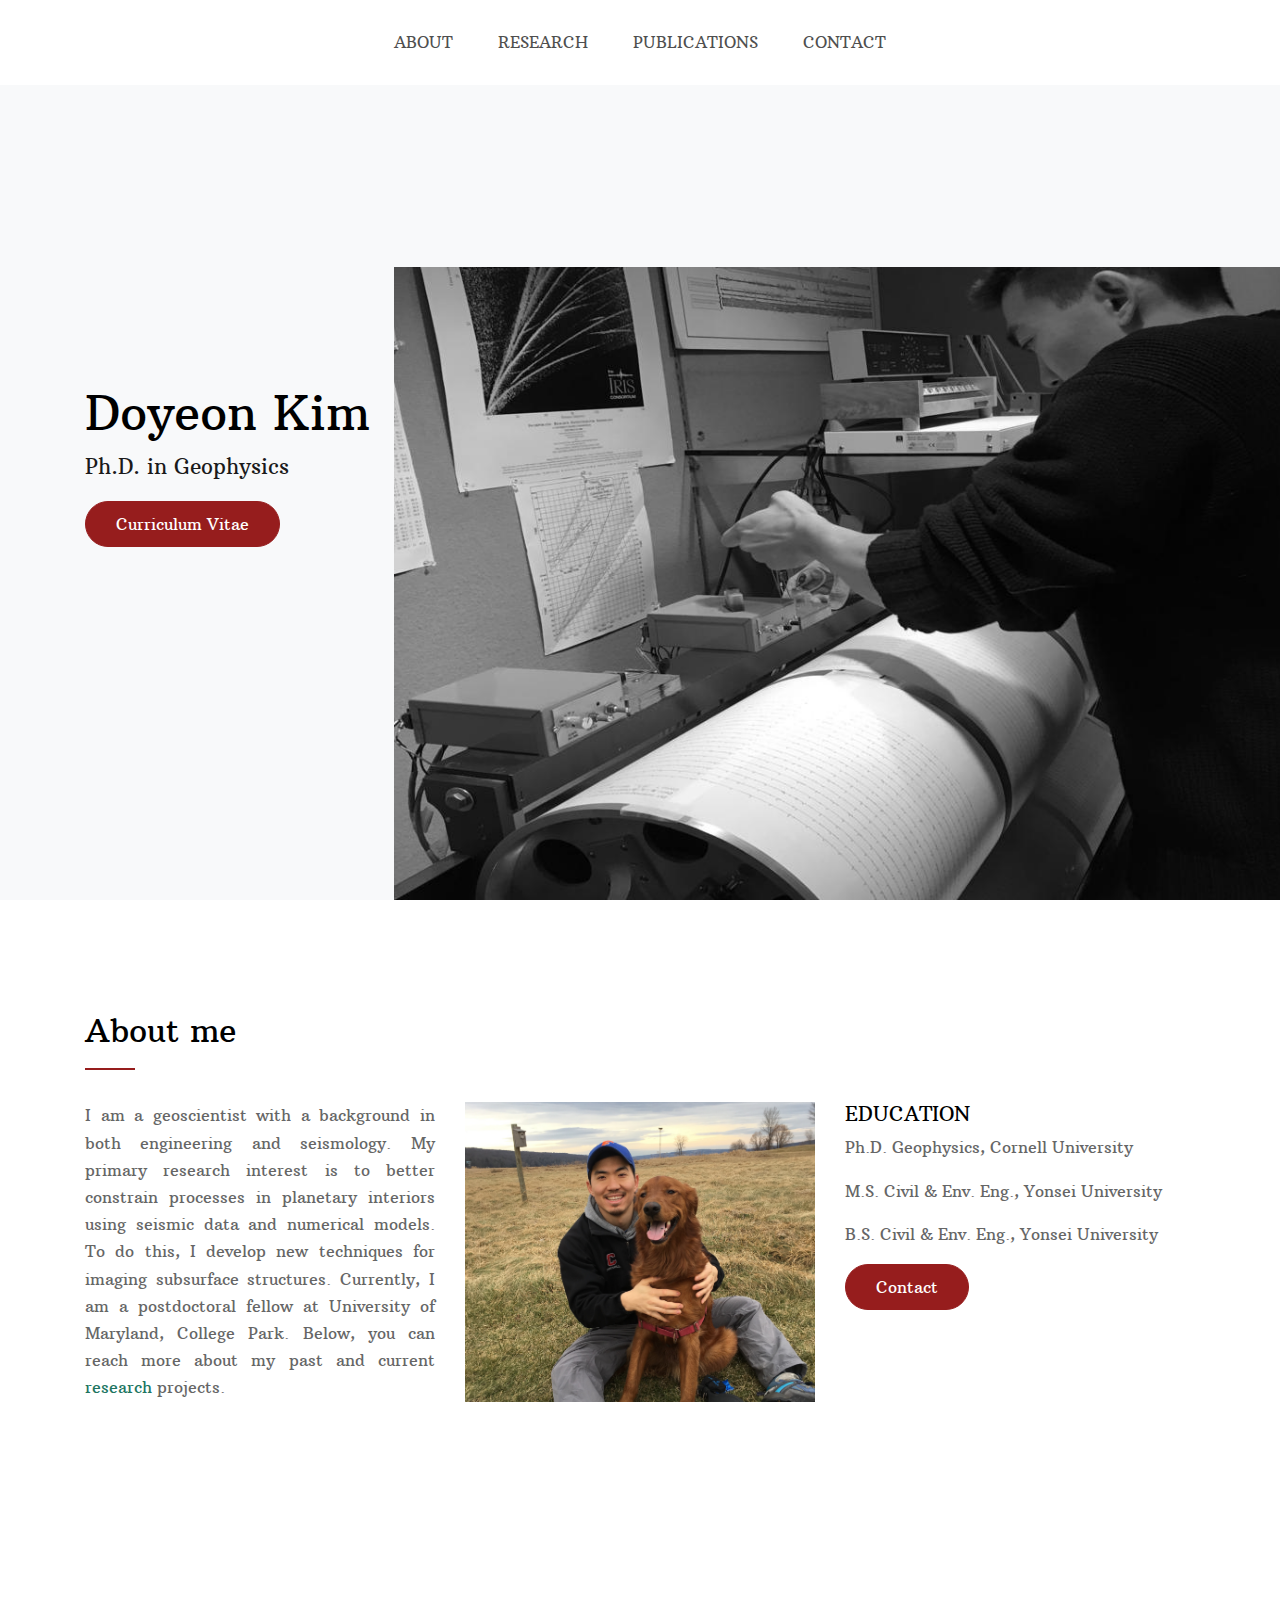
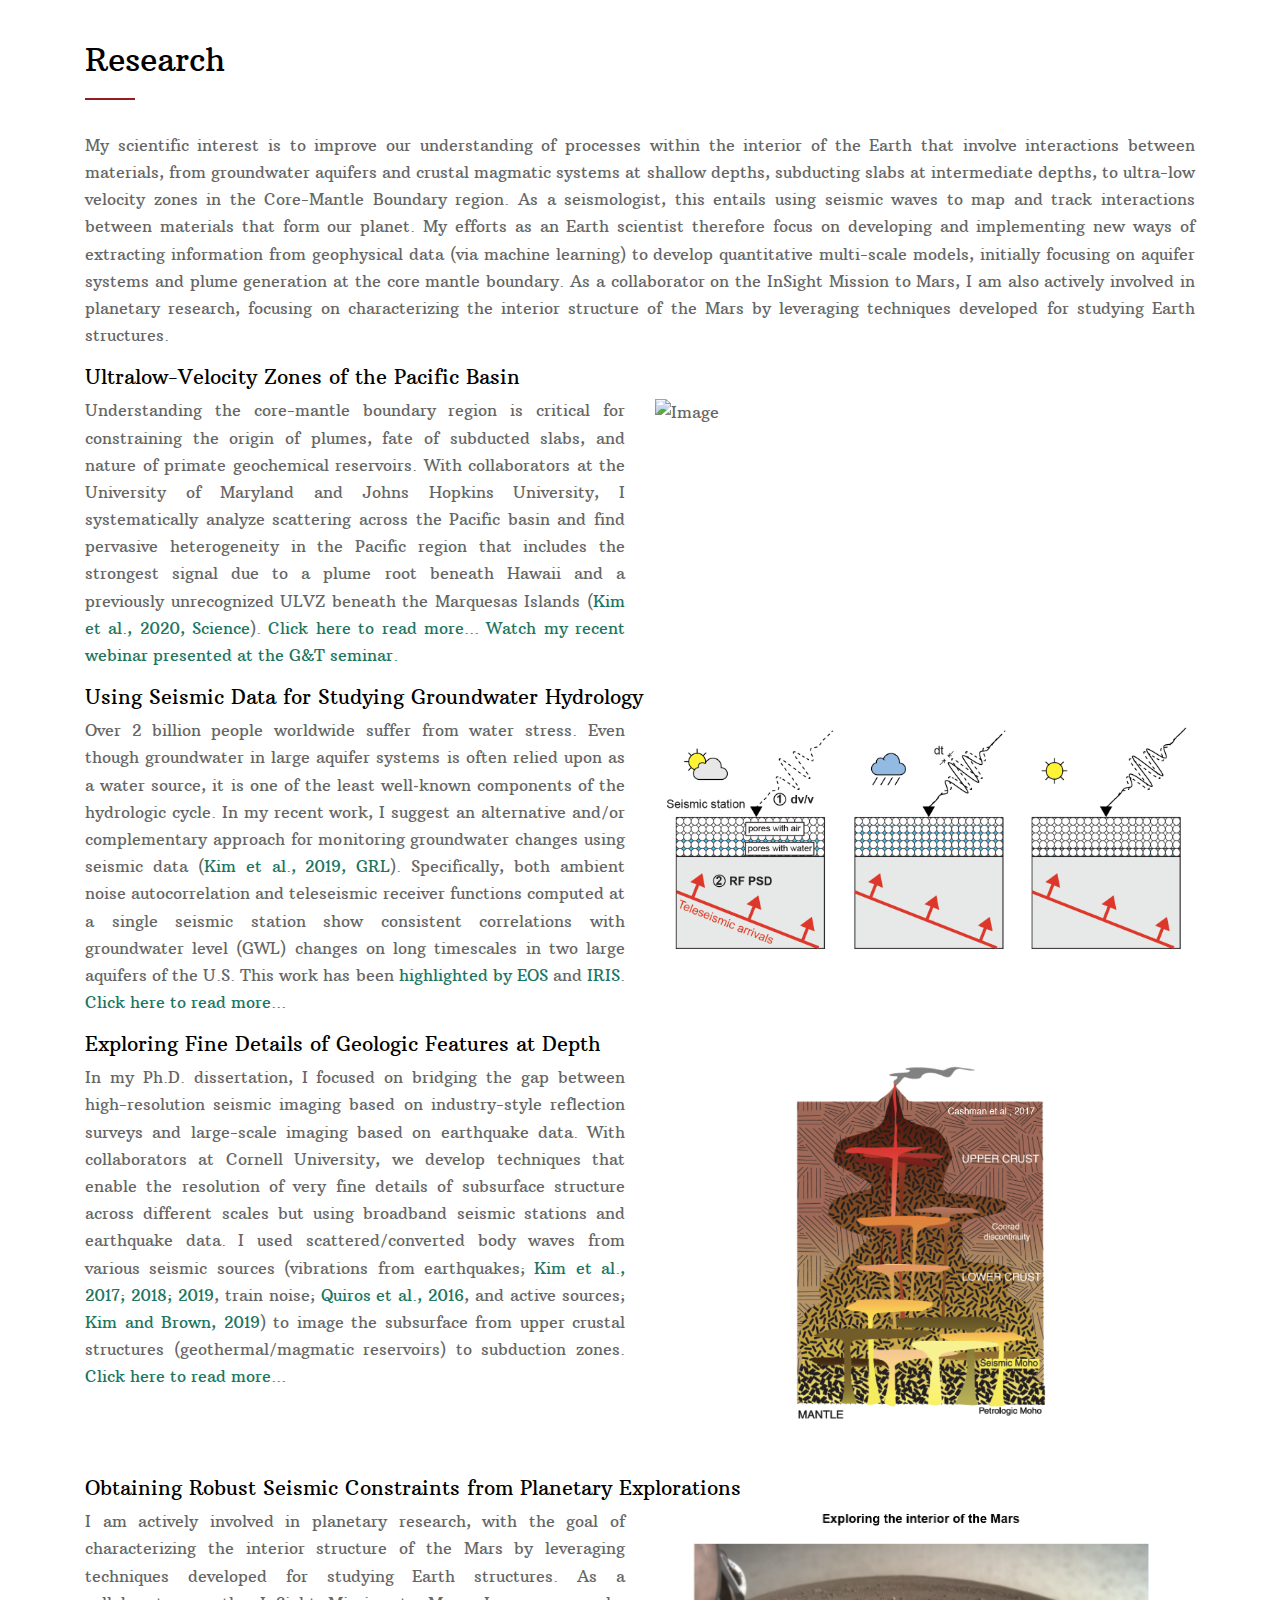
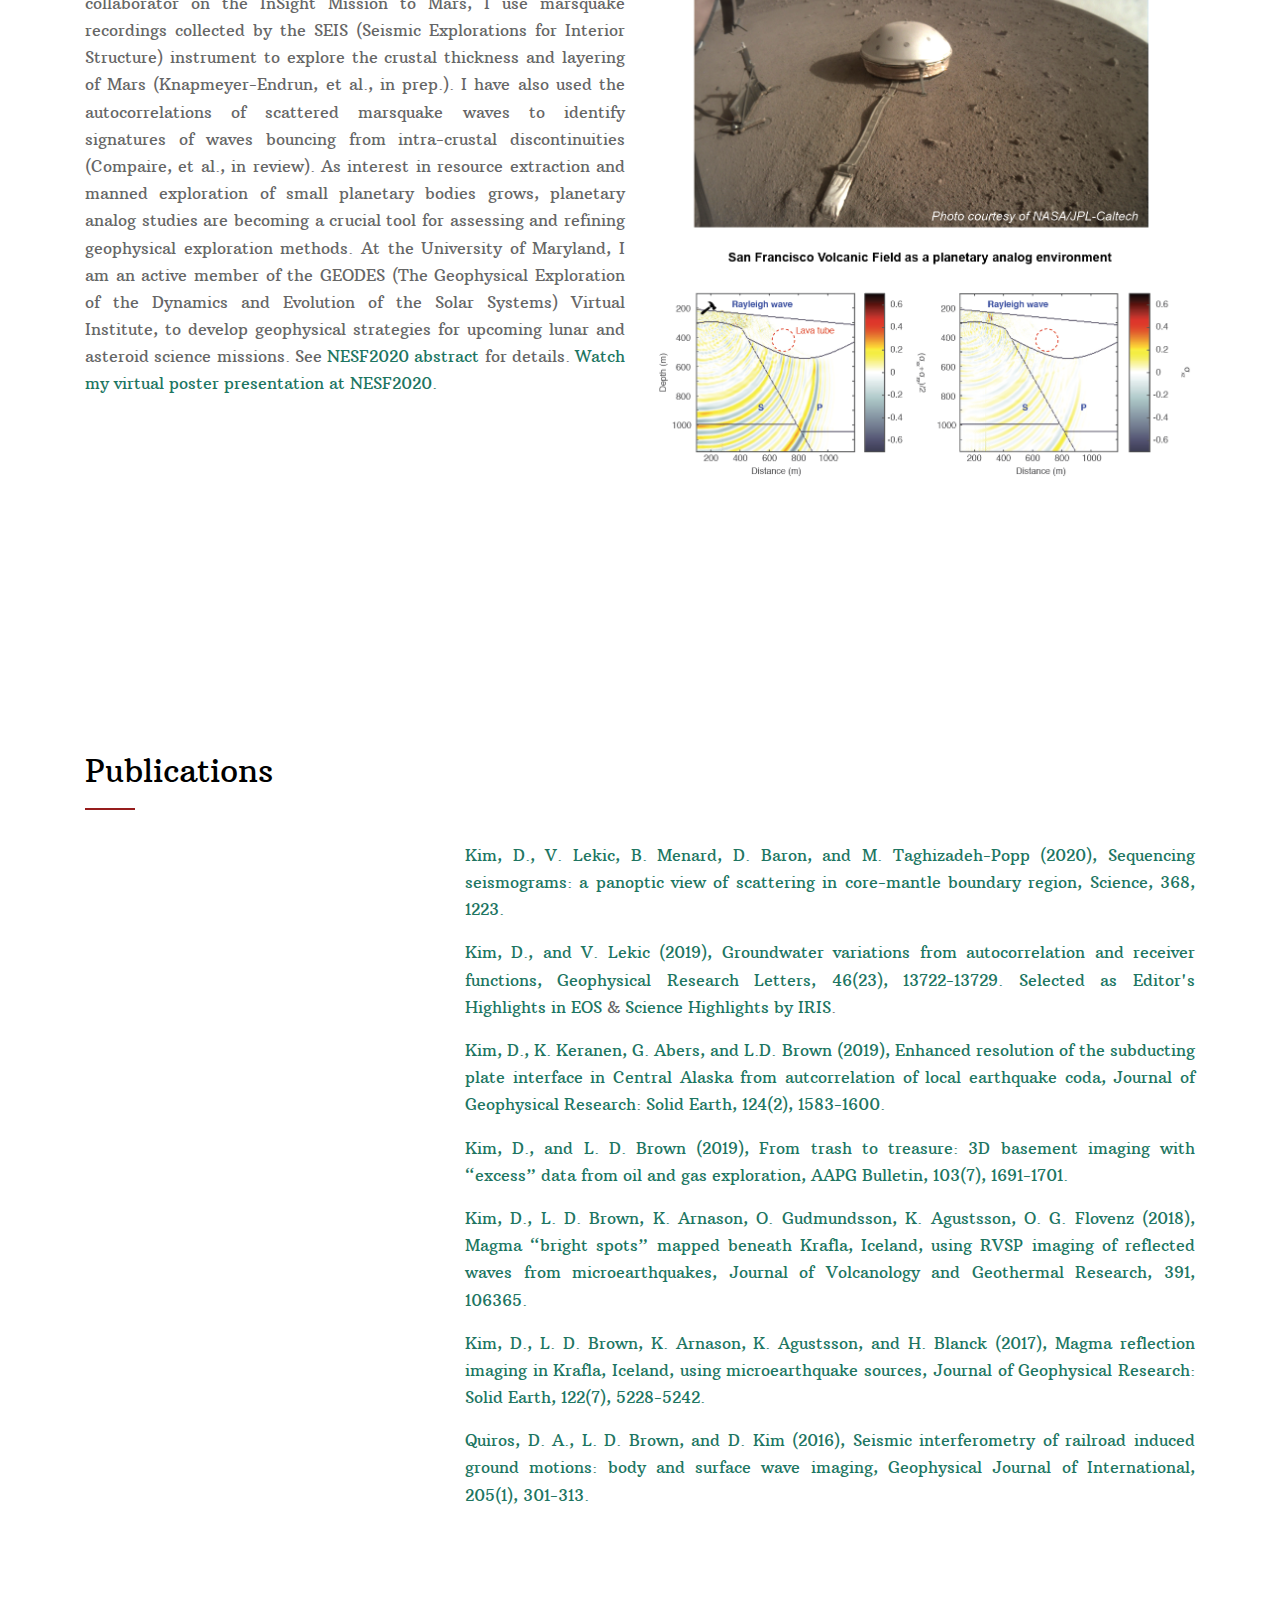
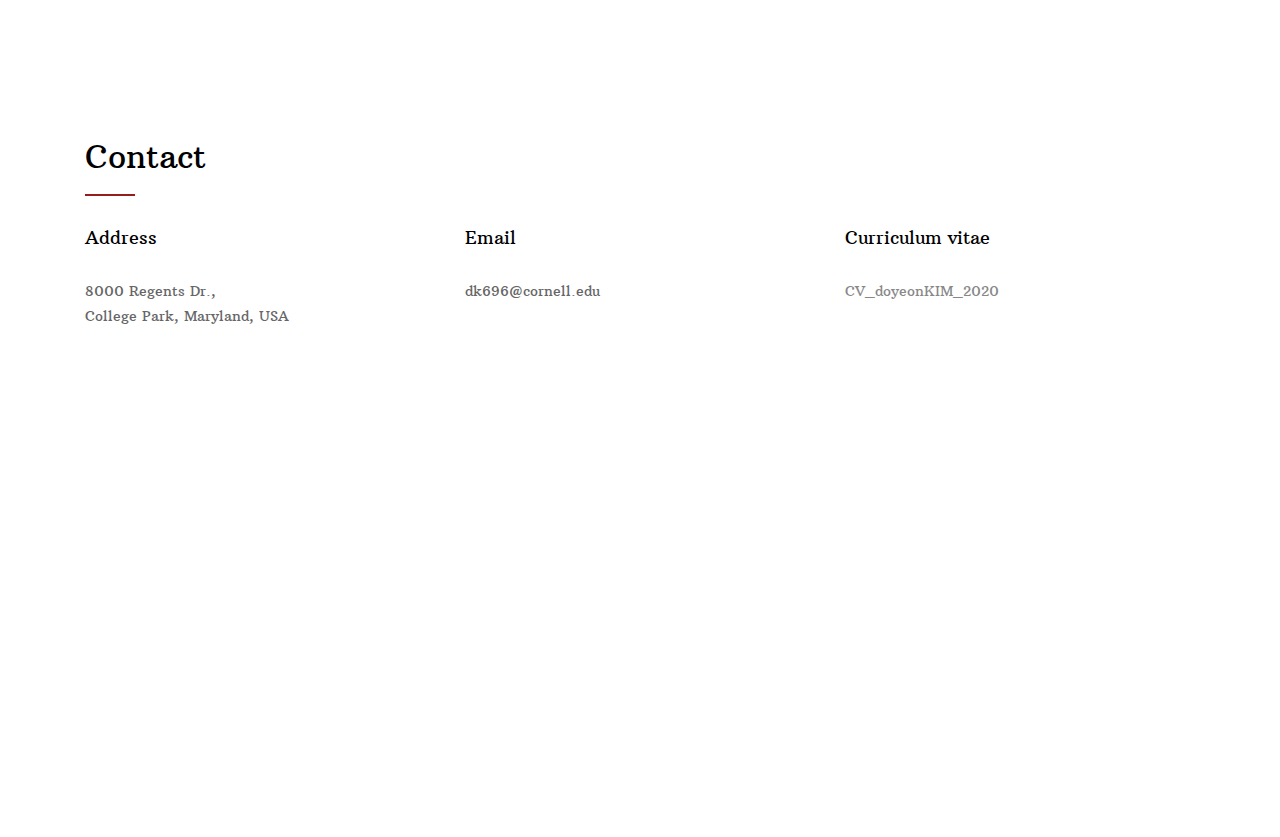
==== index2.html @ 270c240c "quick_update_on_webpage" ====
<!doctype html>
<html lang="en">
  <head>
    <title>Doyeon Kim, Ph.D.</title>
    <meta name="description=" content="Doyeon Kim is a postdoctoral associate at University of Maryland, College Park, conducting research in geophysics.">
    <meta charset="utf-8">
    <meta name="viewport" content="width=device-width, initial-scale=1, shrink-to-fit=no">
    <link href="https://fonts.googleapis.com/css?family=Arbutus+Slab|Open+Sans:300,400,700" rel="stylesheet">
    <link rel="stylesheet" href="css/bootstrap.min.css">
    <link rel="stylesheet" href="css/style.css">
  </head>
  
  <body data-spy="scroll" data-target=".site-navbar-target" data-offset="300">
  
    <div class="site-wrap">
    <div class="site-mobile-menu site-navbar-target">
      <div class="site-mobile-menu-header">
        <div class="site-mobile-menu-close mt-3">
          <span class="icon-close2 js-menu-toggle"></span>
        </div>
      </div>
      <div class="site-mobile-menu-body"></div>
    </div>

   
    <header class="site-navbar py-4 js-sticky-header site-navbar-target" role="banner">
      <div class="container-fluid">
        <div class="row align-items-center justify-content-center">
          
        <div class="">
            <nav class="site-navigation position-relative text-right" role="navigation">
            <ul class="site-menu main-menu js-clone-nav mr-auto d-none d-lg-block">
                <li><a href="#about-section" class="nav-link">ABOUT</a></li>
                <li><a href="#research-section" class="nav-link">RESEARCH</a></li>
                <li><a href="#publications-section" class="nav-link">PUBLICATIONS</a></li>
                <li><a href="#contact-section" class="nav-link">CONTACT</a></li>
            </ul>
            </nav>
        </div>
          
        <div class="d-inline-block d-lg-none" style="position: relative; top: 3px;">
            <a href="#" class="site-menu-toggle js-menu-toggle float-right">
<div class="icon"></div>
<div class="icon"></div>
<div class="icon"></div>
        </a>
        </div>
        
        </div>
        
      </div>
      
    </header>


    <div class="site-blocks-cover overlay bg-light" id="home-section">
      <div class="container">
        <div class="row justify-content-center">
          <div class="col-md-12 mt-lg-5 text-left align-self-center text-intro">
            <div class="row">
              <div class="col-lg-6">
                <h1 class="text-black">Doyeon Kim</h1>
                <p class="lead">Ph.D. in Geophysics</p>
                <!--<p><a href="#about-section" class="btn smoothscroll btn-primary">Bio</a></p>-->
		<p><a href="pdfs/CV_dK_2020.pdf" class="btn smoothscroll btn-primary" target="_blank">Curriculum Vitae</a></p>
              </div>
            </div>
          </div>
        </div>
      </div>

      <img src="images/main.JPG" alt="Image" class="img-face" data-aos="fade">
      
    </div>  
    
    <div class="site-section" id="about-section">
      <div class="container">
        <div class="row ">
          <div class="col-12 mb-4 position-relative">
            <h2 class="section-title">About me</h2>
          </div>
          <div class="col-lg-4 order-1 order-lg-2 mb-4 mb-lg-0">
             <img src="images/about.JPG" alt="Image" class="img-fluid">
          </div>
          <div class="col-lg-4 order-2 order-lg-1">
            <p align="justify">I am a geoscientist with a background in both engineering and seismology. My primary research interest is to better constrain processes in planetary interiors using seismic data and numerical models. To do this, I develop new techniques for imaging subsurface structures. Currently, I am a postdoctoral fellow at University of Maryland, College Park. Below, you can reach more about my past and current <a href="#research-section">research</a> projects.</p>
          </div>
          <div class="col-lg-4 order-3 order-lg-3">
            <h5>EDUCATION</h5>
            <p>Ph.D. Geophysics, Cornell University</p>
            <p>M.S. Civil & Env. Eng., Yonsei University</p>
            <p>B.S. Civil & Env. Eng., Yonsei University</p>
            <p><a href="#contact-section" class="btn smoothscroll btn-primary">Contact</a></p>
          </div>
        </div>
      </div>
    </div>
 
    <section class="site-section block__62272" id="research-section">
      <div class="container">
        <div class="row mb-5">
          <div class="col-12 mb-4 position-relative">
            <h2 class="section-title">Research</h2>
          </div>
        
          <div class="col-lg-12">

        <p align="justify">
        My scientific interest is to improve our understanding of processes within the interior of the Earth that involve interactions between materials, from groundwater aquifers and crustal magmatic systems at shallow depths, subducting slabs at intermediate depths, to ultra-low velocity zones in the Core-Mantle Boundary region. As a seismologist, this entails using seismic waves to map and track interactions between materials that form our planet. My efforts as an Earth scientist therefore focus on developing and implementing new ways of extracting information from geophysical data (via machine learning) to develop quantitative multi-scale models, initially focusing on aquifer systems and plume generation at the core mantle boundary. As a collaborator on the InSight Mission to Mars, I am also actively involved in planetary research, focusing on characterizing the interior structure of the Mars by leveraging techniques developed for studying Earth structures.
        </p>
        
       	</div>
	<div class="col-lg-10">
        <h5>Ultralow-Velocity Zones of the Pacific Basin</h5>
        </div>
        
	<div class="col-lg-6">
        <p  align="justify">Understanding the core-mantle boundary region is critical for constraining the origin of plumes, fate of subducted slabs, and nature of primate geochemical reservoirs. With collaborators at the University of Maryland and Johns Hopkins University, I systematically analyze scattering across the Pacific basin and find pervasive heterogeneity in the Pacific region that includes the strongest signal due to a plume root beneath Hawaii and a previously unrecognized ULVZ beneath the Marquesas Islands (<a href="#publications-section">Kim et al., 2020, Science</a>). <a href="sequencing_seismograms.html" target="_blank">Click here to read more...</a> <a href="https://youtu.be/Q03EEGFzrWA" target="_blank">Watch my recent webinar presented at the G&T seminar.</a></p>

        
        </div>
	
	<div class="col-lg-6 mb-6 mb-lg-0">
             <img src="images/cmb.gif" alt="Image" class="img-fluid">
        </div>

	<div class="col-lg-10">
        <h5>
            Using Seismic Data for Studying Groundwater Hydrology
        </h5>
        </div>

        <div class="col-lg-6">
        <p  align="justify">Over 2 billion people worldwide suffer from water stress. Even though groundwater in large aquifer systems is often relied upon as a water source, it is one of the least well‐known components of the hydrologic cycle. In my recent work, I suggest an alternative and/or complementary approach for monitoring groundwater changes using seismic data (<a href="#publications-section">Kim et al., 2019, GRL</a>). Specifically, both ambient noise autocorrelation and teleseismic receiver functions computed at a single seismic station show consistent correlations with groundwater level (GWL) changes on long timescales in two large aquifers of the U.S. This work has been <a href="https://eos.org/editor-highlights/remotely-monitoring-groundwater-using-standard-techniques" target="_blank">highlighted by EOS</a> and <a href="https://www.iris.edu/hq/science_highlights/monitoring_groundwater_with_a_single_seismometer" target="_blank">IRIS</a>. <a href="groundwater_monitoring.html" target="_blank">Click here to read more...</a></p>
        </div>
        
        <div class="col-lg-6 mb-4 mb-lg-0">
             <img src="images/groundwater.JPG" alt="Image" class="img-fluid">
        </div>

        <div class="col-lg-10"> 
        <h5>
            Exploring Fine Details of Geologic Features at Depth
        </h5>
        </div>
        <div class="col-lg-6">
        <p align="justify">In my Ph.D. dissertation, I focused on bridging the gap between high-resolution seismic imaging based on industry-style reflection surveys and large-scale imaging based on earthquake data. With collaborators at Cornell University, we develop techniques that enable the resolution of very fine details of subsurface structure across different scales but using broadband seismic stations and earthquake data. I used scattered/converted body waves from various seismic sources (vibrations from earthquakes; <a href="#publications-section">Kim et al., 2017; 2018; 2019</a>, train noise; <a href="#publications-section">Quiros et al., 2016</a>, and active sources; <a href="#publications-section">Kim and Brown, 2019</a>) to image the subsurface from upper crustal structures (geothermal/magmatic reservoirs) to subduction zones. <a href="imaging_fine_details.html" target="_blank">Click here to read more...</a></p>
         </div>

        <div class="col-lg-6 mb-4 mb-lg-0">
             <img src="images/cashman2017.JPG" alt="Image" class="img-fluid">
        </div>

        <div class="col-lg-10"> 
        <h5>
            Obtaining Robust Seismic Constraints from Planetary Explorations
        </h5>
        </div>

<div class="col-lg-6">
        <p align="justify">I am actively involved in planetary research, with the goal of characterizing the interior structure of the Mars by leveraging techniques developed for studying Earth structures. As a collaborator on the InSight Mission to Mars, I use marsquake recordings collected by the SEIS (Seismic Explorations for Interior Structure) instrument to explore the crustal thickness and layering of Mars (Knapmeyer-Endrun, et al., in prep.). I have also used the autocorrelations of scattered marsquake waves to identify signatures of waves bouncing from intra-crustal discontinuities (Compaire, et al., in review). As interest in resource extraction and manned exploration of small planetary bodies grows, planetary analog studies are becoming a crucial tool for assessing and refining geophysical exploration methods. At the University of Maryland, I am an active member of the GEODES (The Geophysical Exploration of the Dynamics and Evolution of the Solar Systems) Virtual Institute, to develop geophysical strategies for upcoming lunar and asteroid science missions. See  <a href="pdfs/nesf2020_abstract_dk.pdf" target="_blank">NESF2020 abstract</a> for details. <a href="https://youtu.be/viALyUxuoDc" target="_blank">Watch my virtual poster presentation at NESF2020.</a></p>
         </div>

        <div class="col-lg-6 mb-4 mb-lg-0">
             <img src="images/geodes.JPG" alt="Image" class="img-fluid">
        </div>

       </div>
      </div>
    </section>


    <section class="site-section"  id="publications-section">
      <div class="container">
        <div class="row ">
          <div class="col-12 mb-4 position-relative">
            <h2 class="section-title">Publications</h2>
          </div>
          
          <div class="col-lg-4 order-2 order-lg-1">
           <!-- <p><a href="https://scholar.google.com/citations?user=yTQmfg4AAAAJ&hl=en" target="_blank" class="btn smoothscroll btn-primary">Google Scholar</a></p> -->

          </div>
          <div class="col-lg-8 order-3 order-lg-3">
            <p align="justify">
            <a href="pdfs/Kim_et_al_2020_Science.pdf" target="_blank">Kim, D., V. Lekic, B. Menard, D. Baron, and M. Taghizadeh-Popp (2020), Sequencing seismograms: a panoptic view of scattering in core-mantle boundary region, Science, 368, 1223.</a>
            </p>
            <p align="justify">
            <a href="pdfs/Kim_and_Lekic_2019_GRL.pdf" target="_blank">Kim, D., and V. Lekic (2019), Groundwater variations from autocorrelation and receiver functions, Geophysical Research Letters, 46(23), 13722-13729.</a> <a href="https://eos.org/editor-highlights/remotely-monitoring-groundwater-using-standard-techniques" target="_blank">Selected as Editor's Highlights in EOS</a> & <a href="https://www.iris.edu/hq/science_highlights/monitoring_groundwater_with_a_single_seismometer" target="_blank">Science Highlights by IRIS</a>. 
            </p>
            <p align="justify">
            <a href="pdfs/Kim_et_al_2019_JGR.pdf" target="_blank">Kim, D., K. Keranen, G. Abers, and L.D. Brown (2019), Enhanced resolution of the subducting plate interface in Central  Alaska from autcorrelation of local earthquake coda, Journal of Geophysical Research: Solid Earth, 124(2), 1583-1600.</a>
            </p>
            <p align="justify">
            <a href="pdfs/Kim_and_Brown_2019_AAPG_Bulletin.pdf" target="_blank">Kim, D., and L. D. Brown (2019), From trash to treasure: 3D basement imaging with “excess” data from oil and gas exploration, AAPG Bulletin, 103(7), 1691-1701.</a>
            </p>
            <p align="justify">
            <a href="pdfs/Kim_et_al_2018_JVGR.pdf" target="_blank">Kim, D., L. D. Brown, K. Arnason, O. Gudmundsson, K. Agustsson, O. G. Flovenz (2018), Magma “bright spots” mapped beneath Krafla, Iceland, using RVSP imaging of reflected waves from microearthquakes, Journal of Volcanology and Geothermal Research, 391, 106365.</a>
	    </p>
            <p align="justify">
            <a href="pdfs/Kim_et_al_2017_JGR.pdf" target="_blank">Kim, D., L. D. Brown, K. Arnason, K. Agustsson, and H. Blanck (2017), Magma reflection imaging in Krafla, Iceland, using microearthquake sources, Journal of Geophysical Research: Solid Earth, 122(7), 5228-5242.</a>
            </p>
            <p align="justify">
            <a href="pdfs/Quiros_et_al_2016_GJI.pdf" target="_blank">Quiros, D. A., L. D. Brown, and D. Kim (2016), Seismic interferometry of railroad induced ground motions: body and surface wave imaging, Geophysical Journal of International, 205(1), 301-313.</a>
            </p>
          </div>
        </div>
      </div>
    </section>

    

    <footer class="site-section footer" id="contact-section">
      <div class="container op" >
        <div class="row mb-5">
        <div class="col-12 mb-4 position-relative">
            <h2 class="section-title">Contact</h2>
          </div>
         
         <div class="col-md-4">
            <h3 class="footer-title">Address</h3>
            <p><span class="d-inline-block d-md-block">8000 Regents Dr.,</span> College Park, Maryland, USA</p>
          </div>
          
          <div class="col-md-4">
            <h3 class="footer-title">Email</h3>
              <p><span class="d-inline-block d-md-block">dk696@cornell.edu</p>
          </div>

          <div class="col-md-4">
            <h3 class="footer-title">Curriculum vitae</h3>
              <p><span class="d-inline-block d-md-block"><a href="pdfs/CV_dK_2020.pdf" target="_blank">CV_doyeonKIM_2020</a/></p>
          </div>

        </div>

        <div class="row">
          <div class="col-12 text-center">
            </div>
        </div>
      </div>
    </footer>

  </div> <!-- .site-wrap -->

  <script src="js/jquery-3.3.1.min.js"></script>
  <script src="js/jquery-ui.js"></script>
  <script src="js/popper.min.js"></script>
  <script src="js/bootstrap.min.js"></script>
  <script src="js/owl.carousel.min.js"></script>
  <script src="js/jquery.easing.1.3.js"></script>
  <script src="js/aos.js"></script>
  <script src="js/jquery.fancybox.min.js"></script>
  <script src="js/jquery.sticky.js"></script>
  <script src="js/isotope.pkgd.min.js"></script>
  <script src="js/main.js"></script>
    
  </body>
</html>
---- css/style.css ----
* Style the navigation menu */
.topnav {
  overflow: hidden;
  background-color: #333;
  position: relative;
}

/* Hide the links inside the navigation menu (except for logo/home) */
.topnav #myLinks {
  display: none;
}

/* Style navigation menu links */
.topnav a {
  color: white;
  padding: 14px 16px;
  text-decoration: none;
  font-size: 17px;
  display: block;
}

/* Style the hamburger menu */
.topnav a.icon {
  background: black;
  display: block;
  position: absolute;
  right: 0;
  top: 0;
}

/* Add a grey background color on mouse-over */
.topnav a:hover {
  background-color: #ddd;
  color: black;
}
.icon {
  width: 35px;
  height: 3px;
  background-color: black;
  margin: 6px 0;
}
  
/* Style the active link (or home/logo) */
.active {
  background-color: #f5f5f5;
  color: white;
}
html {
  overflow-x: hidden; }

body {
  line-height: 1.7;
  color: #666666;
  font-weight: 400;
  font-size: 1rem; }

::-moz-selection {
  background: #000;
  color: #fff; }

::selection {
  background: #000;
  color: #fff; }

a {
  -webkit-transition: .3s all ease;
  -o-transition: .3s all ease;
  transition: .3s all ease; }
  a:hover {
    text-decoration: none; }

h1, h2, h3, h4, h5,
.h1, .h2, .h3, .h4, .h5 {
  font-family: "Arbutus Slab", serif;
  color: #000; }

.border-2 {
  border-width: 2px; }

.text-black {
  color: #000 !important; }

.bg-black {
  background: #000 !important; }

.color-black-opacity-5 {
  color: rgba(0, 0, 0, 0.5); }

.color-white-opacity-5 {
  color: rgba(255, 255, 255, 0.5); }

body:after {
  -webkit-transition: .3s all ease-in-out;
  -o-transition: .3s all ease-in-out;
  transition: .3s all ease-in-out; }

.offcanvas-menu {
  position: relative; }
  .offcanvas-menu:after {
    position: absolute;
    content: "";
    bottom: 0;
    left: 0;
    top: 0;
    right: 0;
    z-index: 999;
    background: rgba(0, 0, 0, 0.2); }

.btn {
  font-size: 16px;
  border-radius: 30px;
  padding: 10px 30px; }
  .btn:hover, .btn:active, .btn:focus {
    outline: none;
    -webkit-box-shadow: none !important;
    box-shadow: none !important; }
  .btn.btn-primary {
    background: #961d1d;
    border-color: #961d1d;
    color: #fff; }
    .btn.btn-primary:hover {
      background: #000;
      border-color: #000;
      color: #fff; }
    .btn.btn-primary.btn-black--hover:hover {
      background: #666666;
      color: #fff; }

.line-height-1 {
  line-height: 1 !important; }

.bg-black {
  background: #000; }

.form-control {
  height: 43px;
  border-radius: 30px;
  font-family: "Arbutus Slab", -apple-system, BlinkMacSystemFont, "Segoe UI", Roboto, "Helvetica Neue", Arial, "Noto Sans", sans-serif, "Apple Color Emoji", "Segoe UI Emoji", "Segoe UI Symbol", "Noto Color Emoji"; }
  .form-control:active, .form-control:focus {
    border-color: #961d1d; }
  .form-control:hover, .form-control:active, .form-control:focus {
    -webkit-box-shadow: none !important;
    box-shadow: none !important; }

.site-section {
  padding: 2.5em 0; }
  @media (min-width: 768px) {
    .site-section {
      padding: 7em 0; } }
  .site-section.site-section-sm {
    padding: 4em 0; }

.site-section-heading {
  padding-bottom: 20px;
  margin-bottom: 0px;
  position: relative;
  font-size: 2.5rem; }
  @media (min-width: 768px) {
    .site-section-heading {
      font-size: 3rem; } }

.site-footer {
  padding: 4em 0;
  background: #333333; }
  @media (min-width: 768px) {
    .site-footer {
      padding: 8em 0; } }
  .site-footer .border-top {
    border-top: 1px solid rgba(255, 255, 255, 0.1) !important; }
  .site-footer p {
    color: #737373; }
  .site-footer h2, .site-footer h3, .site-footer h4, .site-footer h5 {
    color: #fff; }
  .site-footer a {
    color: #999999; }
    .site-footer a:hover {
      color: white; }
  .site-footer ul li {
    margin-bottom: 10px; }
  .site-footer .footer-heading {
    font-size: 16px;
    color: #fff; }

.bg-text-line {
  display: inline;
  background: #000;
  -webkit-box-shadow: 20px 0 0 #000, -20px 0 0 #000;
  box-shadow: 20px 0 0 #000, -20px 0 0 #000; }

.text-white-opacity-05 {
  color: rgba(255, 255, 255, 0.5); }

.text-black-opacity-05 {
  color: rgba(0, 0, 0, 0.5); }

.hover-bg-enlarge {
  overflow: hidden;
  position: relative; }
  @media (max-width: 991.98px) {
    .hover-bg-enlarge {
      height: auto !important; } }
  .hover-bg-enlarge > div {
    -webkit-transform: scale(1);
    -ms-transform: scale(1);
    transform: scale(1);
    -webkit-transition: .8s all ease-in-out;
    -o-transition: .8s all ease-in-out;
    transition: .8s all ease-in-out; }
  .hover-bg-enlarge:hover > div, .hover-bg-enlarge:focus > div, .hover-bg-enlarge:active > div {
    -webkit-transform: scale(1.2);
    -ms-transform: scale(1.2);
    transform: scale(1.2); }
  @media (max-width: 991.98px) {
    .hover-bg-enlarge .bg-image-md-height {
      height: 300px !important; } }

.bg-image {
  background-size: cover;
  background-position: center center;
  background-repeat: no-repeat;
  background-attachment: fixed; }
  .bg-image.overlay {
    position: relative; }
    .bg-image.overlay:after {
      position: absolute;
      content: "";
      top: 0;
      left: 0;
      right: 0;
      bottom: 0;
      z-index: 0;
      width: 100%;
      background: rgba(0, 0, 0, 0.7); }
  .bg-image > .container {
    position: relative;
    z-index: 1; }

@media (max-width: 991.98px) {
  .img-md-fluid {
    max-width: 100%; } }

@media (max-width: 991.98px) {
  .display-1, .display-3 {
    font-size: 3rem; } }

.play-single-big {
  width: 90px;
  height: 90px;
  display: inline-block;
  border: 2px solid #fff;
  color: #fff !important;
  border-radius: 50%;
  position: relative;
  -webkit-transition: .3s all ease-in-out;
  -o-transition: .3s all ease-in-out;
  transition: .3s all ease-in-out; }
  .play-single-big > span {
    font-size: 50px;
    position: absolute;
    top: 50%;
    left: 50%;
    -webkit-transform: translate(-40%, -50%);
    -ms-transform: translate(-40%, -50%);
    transform: translate(-40%, -50%); }
  .play-single-big:hover {
    width: 120px;
    height: 120px; }

.overlap-to-top {
  margin-top: -150px; }

.ul-check {
  margin-bottom: 50px; }
  .ul-check li {
    position: relative;
    padding-left: 35px;
    margin-bottom: 15px;
    line-height: 1.5; }
    .ul-check li:before {
      left: 0;
      font-size: 20px;
      top: -.3rem;
      font-family: "icomoon";
      content: "\e5ca";
      position: absolute; }
  .ul-check.white li:before {
    color: #fff; }
  .ul-check.success li:before {
    color: #71bc42; }
  .ul-check.primary li:before {
    color: #961d1d; }
  .ul-check li.remove {
    text-decoration: line-through;
    color: #dee2e6; }
    .ul-check li.remove:before {
      color: #dee2e6; }

.select-wrap, .wrap-icon {
  position: relative; }
  .select-wrap .icon, .wrap-icon .icon {
    position: absolute;
    right: 10px;
    top: 50%;
    -webkit-transform: translateY(-50%);
    -ms-transform: translateY(-50%);
    transform: translateY(-50%);
    font-size: 22px; }
  .select-wrap select, .wrap-icon select {
    -webkit-appearance: none;
    -moz-appearance: none;
    appearance: none;
    width: 100%; }

/* Navbar */
.site-navbar {
  margin-bottom: 0px;
  z-index: 1999;
  position: absolute;
  top: 0;
  width: 100%;
  border-bottom: rgba(255, 255, 255, 0.7); }
  .site-navbar:hover {
    background: #fff; }
  .site-navbar .site-logo {
    font-size: 1.5rem; }
    .site-navbar .site-logo a {
      display: inline-block;
      padding: 5px 10px;
      color: #961d1d !important; }
  .site-navbar .site-navigation .site-menu {
    margin: 0;
    padding: 0;
    margin-bottom: 0;
    font-family: "Arbutus Slab", serif; }
    .site-navbar .site-navigation .site-menu a {
      text-decoration: none !important;
      display: inline-block;
      position: relative;
      padding: 5px 20px; }
    .site-navbar .site-navigation .site-menu > li {
      display: inline-block; }
      .site-navbar .site-navigation .site-menu > li > a {
        padding: 5px 20px;
        color: #000;
        display: inline-block;
        text-decoration: none !important; }
        .site-navbar .site-navigation .site-menu > li > a:hover {
          color: #961d1d; }
    .site-navbar .site-navigation .site-menu .has-children {
      position: relative; }
      .site-navbar .site-navigation .site-menu .has-children > a {
        position: relative;
        padding-right: 20px; }
        .site-navbar .site-navigation .site-menu .has-children > a:before {
          position: absolute;
          content: "\e313";
          font-size: 16px;
          top: 50%;
          right: 0;
          -webkit-transform: translateY(-50%);
          -ms-transform: translateY(-50%);
          transform: translateY(-50%);
          font-family: 'icomoon'; }
      .site-navbar .site-navigation .site-menu .has-children .dropdown {
        visibility: hidden;
        opacity: 0;
        top: 100%;
        position: absolute;
        text-align: left;
        border-top: 2px solid #961d1d;
        -webkit-box-shadow: 0 2px 10px -2px rgba(0, 0, 0, 0.1);
        box-shadow: 0 2px 10px -2px rgba(0, 0, 0, 0.1);
        padding: 0px 0;
        margin-top: 20px;
        margin-left: 0px;
        background: #fff;
        -webkit-transition: 0.2s 0s;
        -o-transition: 0.2s 0s;
        transition: 0.2s 0s; }
        .site-navbar .site-navigation .site-menu .has-children .dropdown.arrow-top {
          position: absolute; }
          .site-navbar .site-navigation .site-menu .has-children .dropdown.arrow-top:before {
            bottom: 100%;
            left: 20%;
            border: solid transparent;
            content: " ";
            height: 0;
            width: 0;
            position: absolute;
            pointer-events: none; }
          .site-navbar .site-navigation .site-menu .has-children .dropdown.arrow-top:before {
            border-color: rgba(136, 183, 213, 0);
            border-bottom-color: #fff;
            border-width: 10px;
            margin-left: -10px; }
        .site-navbar .site-navigation .site-menu .has-children .dropdown a {
          text-transform: none;
          letter-spacing: normal;
          -webkit-transition: 0s all;
          -o-transition: 0s all;
          transition: 0s all;
          color: #000; }
        .site-navbar .site-navigation .site-menu .has-children .dropdown .active {
          color: #961d1d !important; }
        .site-navbar .site-navigation .site-menu .has-children .dropdown > li {
          list-style: none;
          padding: 0;
          margin: 0;
          min-width: 210px; }
          .site-navbar .site-navigation .site-menu .has-children .dropdown > li > a {
            padding: 9px 20px;
            display: block; }
            .site-navbar .site-navigation .site-menu .has-children .dropdown > li > a:hover {
              background: #eff1f3;
              color: #000; }
          .site-navbar .site-navigation .site-menu .has-children .dropdown > li.has-children > a:before {
            content: "\e315";
            right: 20px; }
          .site-navbar .site-navigation .site-menu .has-children .dropdown > li.has-children > .dropdown, .site-navbar .site-navigation .site-menu .has-children .dropdown > li.has-children > ul {
            left: 100%;
            top: 0; }
      .site-navbar .site-navigation .site-menu .has-children:hover > a, .site-navbar .site-navigation .site-menu .has-children:focus > a, .site-navbar .site-navigation .site-menu .has-children:active > a {
        color: #961d1d; }
      .site-navbar .site-navigation .site-menu .has-children:hover, .site-navbar .site-navigation .site-menu .has-children:focus, .site-navbar .site-navigation .site-menu .has-children:active {
        cursor: pointer; }
        .site-navbar .site-navigation .site-menu .has-children:hover > .dropdown, .site-navbar .site-navigation .site-menu .has-children:focus > .dropdown, .site-navbar .site-navigation .site-menu .has-children:active > .dropdown {
          -webkit-transition-delay: 0s;
          -o-transition-delay: 0s;
          transition-delay: 0s;
          margin-top: 0px;
          visibility: visible;
          opacity: 1; }

.site-mobile-menu {
  width: 300px;
  position: fixed;
  right: 0;
  z-index: 2000;
  padding-top: 20px;
  background: #fff;
  height: calc(100vh);
  -webkit-transform: translateX(110%);
  -ms-transform: translateX(110%);
  transform: translateX(110%);
  -webkit-box-shadow: -10px 0 20px -10px rgba(0, 0, 0, 0.1);
  box-shadow: -10px 0 20px -10px rgba(0, 0, 0, 0.1);
  -webkit-transition: .3s all ease-in-out;
  -o-transition: .3s all ease-in-out;
  transition: .3s all ease-in-out; }
  .offcanvas-menu .site-mobile-menu {
    -webkit-transform: translateX(0%);
    -ms-transform: translateX(0%);
    transform: translateX(0%); }
  .site-mobile-menu .site-mobile-menu-header {
    width: 100%;
    float: left;
    padding-left: 20px;
    padding-right: 20px; }
    .site-mobile-menu .site-mobile-menu-header .site-mobile-menu-close {
      float: right;
      margin-top: 8px; }
      .site-mobile-menu .site-mobile-menu-header .site-mobile-menu-close span {
        font-size: 30px;
        display: inline-block;
        padding-left: 10px;
        padding-right: 0px;
        line-height: 1;
        cursor: pointer;
        -webkit-transition: .3s all ease;
        -o-transition: .3s all ease;
        transition: .3s all ease; }
    .site-mobile-menu .site-mobile-menu-header .site-mobile-menu-logo {
      float: left;
      margin-top: 10px;
      margin-left: 0px; }
      .site-mobile-menu .site-mobile-menu-header .site-mobile-menu-logo a {
        display: inline-block;
        text-transform: uppercase; }
        .site-mobile-menu .site-mobile-menu-header .site-mobile-menu-logo a img {
          max-width: 70px; }
        .site-mobile-menu .site-mobile-menu-header .site-mobile-menu-logo a:hover {
          text-decoration: none; }
  .site-mobile-menu .site-mobile-menu-body {
    overflow-y: scroll;
    -webkit-overflow-scrolling: touch;
    position: relative;
    padding: 0 20px 20px 20px;
    height: calc(100vh - 52px);
    padding-bottom: 150px; }
  .site-mobile-menu .site-nav-wrap {
    padding: 0;
    margin: 0;
    list-style: none;
    position: relative; }
    .site-mobile-menu .site-nav-wrap a {
      padding: 10px 20px;
      display: block;
      position: relative;
      color: #212529; }
      .site-mobile-menu .site-nav-wrap a:hover {
        color: #961d1d; }
    .site-mobile-menu .site-nav-wrap li {
      position: relative;
      display: block; }
      .site-mobile-menu .site-nav-wrap li .active {
        color: #961d1d; }
    .site-mobile-menu .site-nav-wrap .arrow-collapse {
      position: absolute;
      right: 0px;
      top: 10px;
      z-index: 20;
      width: 36px;
      height: 36px;
      text-align: center;
      cursor: pointer;
      border-radius: 50%; }
      .site-mobile-menu .site-nav-wrap .arrow-collapse:hover {
        background: #f8f9fa; }
      .site-mobile-menu .site-nav-wrap .arrow-collapse:before {
        font-size: 12px;
        z-index: 20;
        font-family: "icomoon";
        content: "\f078";
        position: absolute;
        top: 50%;
        left: 50%;
        -webkit-transform: translate(-50%, -50%) rotate(-180deg);
        -ms-transform: translate(-50%, -50%) rotate(-180deg);
        transform: translate(-50%, -50%) rotate(-180deg);
        -webkit-transition: .3s all ease;
        -o-transition: .3s all ease;
        transition: .3s all ease; }
      .site-mobile-menu .site-nav-wrap .arrow-collapse.collapsed:before {
        -webkit-transform: translate(-50%, -50%);
        -ms-transform: translate(-50%, -50%);
        transform: translate(-50%, -50%); }
    .site-mobile-menu .site-nav-wrap > li {
      display: block;
      position: relative;
      float: left;
      width: 100%; }
      .site-mobile-menu .site-nav-wrap > li > a {
        padding-left: 20px;
        font-size: 20px; }
      .site-mobile-menu .site-nav-wrap > li > ul {
        padding: 0;
        margin: 0;
        list-style: none; }
        .site-mobile-menu .site-nav-wrap > li > ul > li {
          display: block; }
          .site-mobile-menu .site-nav-wrap > li > ul > li > a {
            padding-left: 40px;
            font-size: 16px; }
          .site-mobile-menu .site-nav-wrap > li > ul > li > ul {
            padding: 0;
            margin: 0; }
            .site-mobile-menu .site-nav-wrap > li > ul > li > ul > li {
              display: block; }
              .site-mobile-menu .site-nav-wrap > li > ul > li > ul > li > a {
                font-size: 16px;
                padding-left: 60px; }
    .site-mobile-menu .site-nav-wrap[data-class="social"] {
      float: left;
      width: 100%;
      margin-top: 30px;
      padding-bottom: 5em; }
      .site-mobile-menu .site-nav-wrap[data-class="social"] > li {
        width: auto; }
        .site-mobile-menu .site-nav-wrap[data-class="social"] > li:first-child a {
          padding-left: 15px !important; }

.sticky-wrapper {
  position: absolute;
  z-index: 100;
  width: 100%; }
  .sticky-wrapper .site-navbar {
    -webkit-transition: .3s all ease;
    -o-transition: .3s all ease;
    transition: .3s all ease; }
  .sticky-wrapper .site-navbar .site-menu-toggle {
    color: #000; }
  .sticky-wrapper .site-navbar .site-logo a {
    color: #000; }
  .sticky-wrapper .site-navbar .site-menu > li > a {
    color: rgba(0, 0, 0, 0.7) !important; }
    .sticky-wrapper .site-navbar .site-menu > li > a:hover, .sticky-wrapper .site-navbar .site-menu > li > a.active {
      color: #961d1d !important; }
  .sticky-wrapper.is-sticky .site-navbar {
    background: #fff;
    border-bottom: 1px solid transparent;
    -webkit-box-shadow: 4px 0 20px -5px rgba(0, 0, 0, 0.1);
    box-shadow: 4px 0 20px -5px rgba(0, 0, 0, 0.1); }
    .sticky-wrapper.is-sticky .site-navbar .site-menu-toggle {
      color: #000; }
    .sticky-wrapper.is-sticky .site-navbar .site-logo a {
      color: #000; }
    .sticky-wrapper.is-sticky .site-navbar .site-menu > li > a {
      color: #000 !important; }
      .sticky-wrapper.is-sticky .site-navbar .site-menu > li > a:hover, .sticky-wrapper.is-sticky .site-navbar .site-menu > li > a.active {
        color: #961d1d !important; }
  .sticky-wrapper .shrink {
    padding-top: 10px !important;
    padding-bottom: 10px !important; }

/* Blocks */
.site-blocks-cover {
  background-size: cover;
  background-repeat: no-repeat;
  background-position: top;
  background-position: center center;
  overflow: hidden;
  position: relative; }
  .site-blocks-cover .lead {
    font-family: "Arbutus Slab", serif;
    font-size: 1.3rem;
    color: #1a1a1a; }
  .site-blocks-cover.overlay {
    position: relative; }
    .site-blocks-cover.overlay:before {
      position: absolute;
      content: "";
      left: 0;
      bottom: 0;
      right: 0;
      top: 0;
      z-index: 2;
      background: rgba(255, 255, 255, 0); }
      @media (max-width: 991.98px) {
        .site-blocks-cover.overlay:before {
          background: rgba(255, 255, 255, 0.5); } }
  .site-blocks-cover, .site-blocks-cover > .container, .site-blocks-cover > .container > .row {
    min-height: 600px;
    height: 100vh; }
  .site-blocks-cover .text-intro {
    position: relative;
    z-index: 2; }
  .site-blocks-cover h1 {
    font-size: 3rem;
    font-family: "Arbutus Slab", serif; }
  .site-blocks-cover .img-face {
    position: absolute;
    right: -5%;
    bottom: 0;
    z-index: 1;
    max-width: 950px; }
    @media (max-width: 991.98px) {
      .site-blocks-cover .img-face {
        right: -25%; } }

.section-title {
  position: relative;
  padding-bottom: 20px; }
  .section-title:after {
    content: "";
    position: absolute;
    bottom: 0;
    left: 0;
    height: 2px;
    background: #961d1d;
    width: 50px; }
  .section-title.text-center:after {
    left: 50%;
    -webkit-transform: translateX(-50%);
    -ms-transform: translateX(-50%);
    transform: translateX(-50%); }
  .section-title.text-center:after {
    background: #fff; }

.position-relative {
  position: relative; }

.service {
  padding: 30px;
  background: #fff;
  -webkit-box-shadow: 0 1px 2px 0px rgba(0, 0, 0, 0.1);
  box-shadow: 0 1px 2px 0px rgba(0, 0, 0, 0.1);
  -webkit-transition: .3s all ease-in-out;
  -o-transition: .3s all ease-in-out;
  transition: .3s all ease-in-out;
  top: 0;
  position: relative; }
  .service:hover {
    -webkit-box-shadow: 0 8px 50px -5px rgba(0, 0, 0, 0.1);
    box-shadow: 0 8px 50px -5px rgba(0, 0, 0, 0.1);
    top: -2px; }
  .service .service-number {
    -webkit-box-flex: 0;
    -ms-flex: 0 0 60px;
    flex: 0 0 60px; }
    .service .service-number span {
      position: relative;
      width: 50px;
      height: 50px;
      line-height: 50px;
      border-radius: 50%;
      background: #961d1d;
      display: inline-block;
      color: #fff;
      text-align: center; }
  .service .service-about *:last-child {
    margin-bottom: 0; }
  .service .service-about h3 {
    font-size: 1.2rem;
    margin-bottom: 10px; }

.gal-item {
  margin-bottom: 30px; }

.filters .btn {
  border-color: transparent;
  font-size: .8rem;
  margin: 5px;
  letter-spacing: .2rem;
  background: rgba(52, 58, 64, 0.05);
  color: #343a40;
  padding: 5px 20px;
  border-radius: 30px !important;
  border: none !important;
  text-transform: uppercase; }
  .filters .btn:hover, .filters .btn:focus, .filters .btn:active {
    border-color: transparent !important;
    background: rgba(52, 58, 64, 0.3) !important;
    color: #000; }
  .filters .btn.active {
    background: #000 !important;
    color: #fff;
    border-color: #000 !important; }

/* Isotope Transitions
------------------------------- */
.isotope,
.isotope .item {
  -webkit-transition-duration: 0.8s;
  -moz-transition-duration: 0.8s;
  -ms-transition-duration: 0.8s;
  -o-transition-duration: 0.8s;
  transition-duration: 0.8s; }

.isotope {
  -webkit-transition-property: height, width;
  -moz-transition-property: height, width;
  -ms-transition-property: height, width;
  -o-transition-property: height, width;
  transition-property: height, width; }

.isotope .item {
  -webkit-transition-property: -webkit-transform, opacity;
  -moz-transition-property: -moz-transform, opacity;
  -ms-transition-property: -ms-transform, opacity;
  -o-transition-property: top, left, opacity;
  -webkit-transition-property: opacity, -webkit-transform;
  transition-property: opacity, -webkit-transform;
  -o-transition-property: transform, opacity;
  transition-property: transform, opacity;
  transition-property: transform, opacity, -webkit-transform; }

/* responsive media queries */
.item {
  border: none;
  margin-bottom: 30px;
  border-radius: 4px; }
  .item a {
    display: block;
    overflow: hidden;
    position: relative;
    border-radius: 4px; }
    .item a img {
      position: relative;
      -webkit-transform: scale(1);
      -ms-transform: scale(1);
      transform: scale(1);
      -webkit-transition: .3s all ease-in-out;
      -o-transition: .3s all ease-in-out;
      transition: .3s all ease-in-out; }
  .item .item-wrap {
    display: block;
    position: relative; }
    .item .item-wrap:after {
      z-index: 2;
      position: absolute;
      content: "";
      top: 0;
      left: 0;
      right: 0;
      bottom: 0;
      background: rgba(0, 0, 0, 0.4);
      visibility: hidden;
      opacity: 0;
      -webkit-transition: .3s all ease-in-out;
      -o-transition: .3s all ease-in-out;
      transition: .3s all ease-in-out; }
    .item .item-wrap > span {
      position: absolute;
      top: 50%;
      left: 50%;
      z-index: 3;
      -webkit-transform: translate(-50%, -50%) scale(0);
      -ms-transform: translate(-50%, -50%) scale(0);
      transform: translate(-50%, -50%) scale(0);
      color: #fff;
      font-size: 1.7rem;
      opacity: 0;
      visibility: hidden;
      -webkit-transition: .3s all ease;
      -o-transition: .3s all ease;
      transition: .3s all ease; }
    .item .item-wrap:hover:after {
      opacity: 1;
      visibility: visible; }
    .item .item-wrap:hover span {
      margin-top: 0px;
      opacity: 1;
      visibility: visible;
      -webkit-transform: translate(-50%, -50%) scale(1);
      -ms-transform: translate(-50%, -50%) scale(1);
      transform: translate(-50%, -50%) scale(1); }
  .item:hover a img {
    -webkit-transform: scale(1.05);
    -ms-transform: scale(1.05);
    transform: scale(1.05);
    -webkit-transition: .3s all ease-in-out;
    -o-transition: .3s all ease-in-out;
    transition: .3s all ease-in-out; }

.slide-one-item .slide {
  text-align: center; }
  .slide-one-item .slide blockquote {
    position: relative;
    max-width: 700px;
    font-size: 1.2rem;
    color: #000;
    margin-left: auto;
    margin-right: auto;
    text-align: center;
    font-style: italic;
    color: #fff; }
  .slide-one-item .slide cite {
    margin-top: 50px;
    font-size: 1rem;
    color: rgba(255, 255, 255, 0.5); }

.slide-one-item .owl-dots {
  text-align: center; }
  .slide-one-item .owl-dots .owl-dot {
    display: inline-block; }
    .slide-one-item .owl-dots .owl-dot > span {
      margin: 7px;
      background: rgba(255, 255, 255, 0.3);
      display: inline-block;
      width: 7px;
      height: 7px;
      border-radius: 50%; }
    .slide-one-item .owl-dots .owl-dot:hover > span {
      background: rgba(255, 255, 255, 0.5); }
    .slide-one-item .owl-dots .owl-dot.active > span {
      background: #fff; }

.blog_entry img {
  border-top-left-radius: 4px;
  border-top-right-radius: 4px; }

.blog_entry > div {
  border: 1px solid #eee;
  border-top: none; }

.blog_entry h3 {
  font-size: 1.3rem; }
  .blog_entry h3 a {
    color: #000; }

.blog_entry .date {
  color: #999999;
  display: block;
  font-size: .9rem;
  margin-bottom: 15px; }

.blog_entry .more a {
  position: relative;
  color: #000;
  padding-bottom: 10px; }
  .blog_entry .more a:before {
    content: "";
    position: absolute;
    bottom: 0;
    left: 0;
    right: 0;
    height: 2px;
    background: #000;
    -webkit-transition: .3s all ease;
    -o-transition: .3s all ease;
    transition: .3s all ease; }
  .blog_entry .more a:hover:before {
    background: #961d1d; }

.form .form-control {
  border: none;
  border-radius: 0px;
  border-bottom: 1px solid #eee; }
  .form .form-control:active, .form .form-control:focus {
    border-color: #000; }
.op {
    background-color: rgba(255, 255, 255, 0.7);
}
.footer {
  background-image: url('../images/footer.JPG');
  min-height: 800px;
  background-repeat:no-repeat;
  background-attachment: fixed;
  background-size: 100%;
  font-size: .9rem; }

  .footer .footer-title {
    font-size: 1.1rem;
    margin-bottom: 30px; }
  .footer ul li {
    margin-bottom: 10px; }
  .footer a {
    color: #888888; }
    .footer a:hover {
      color: #000; }
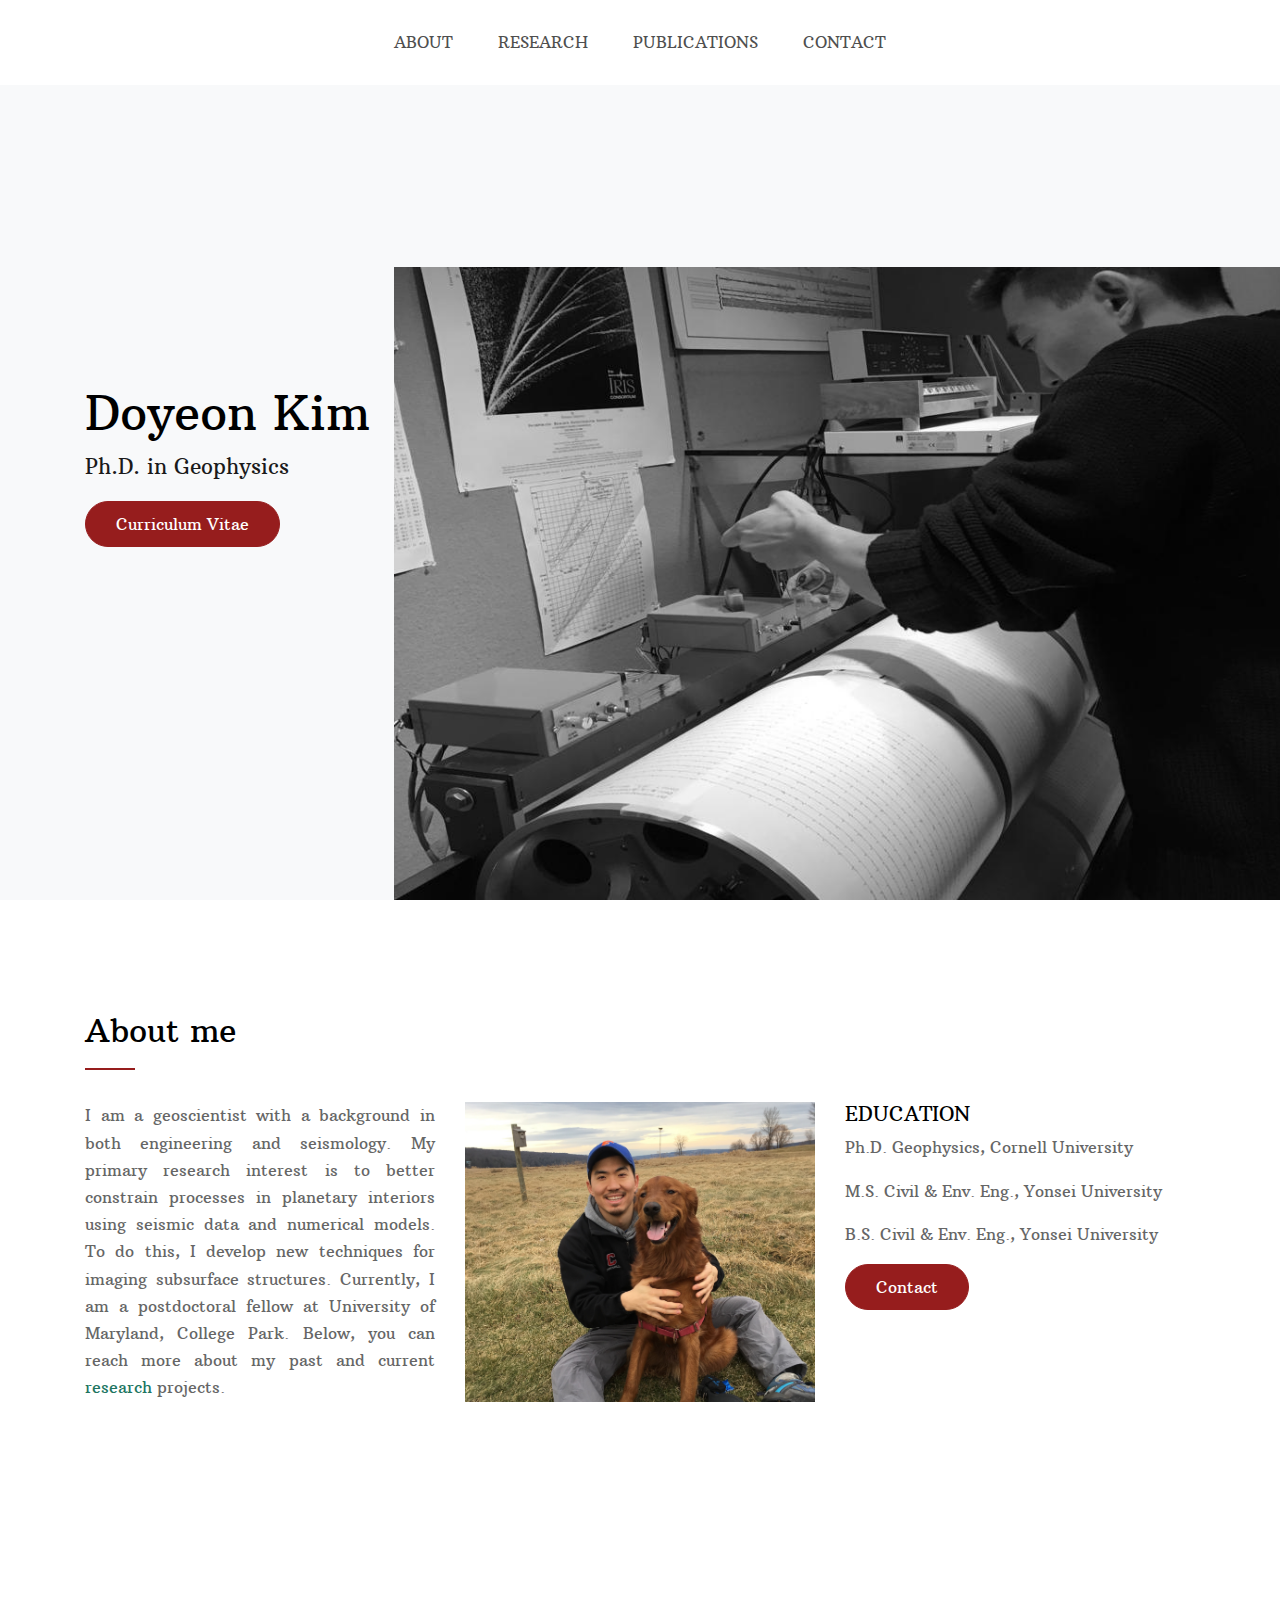
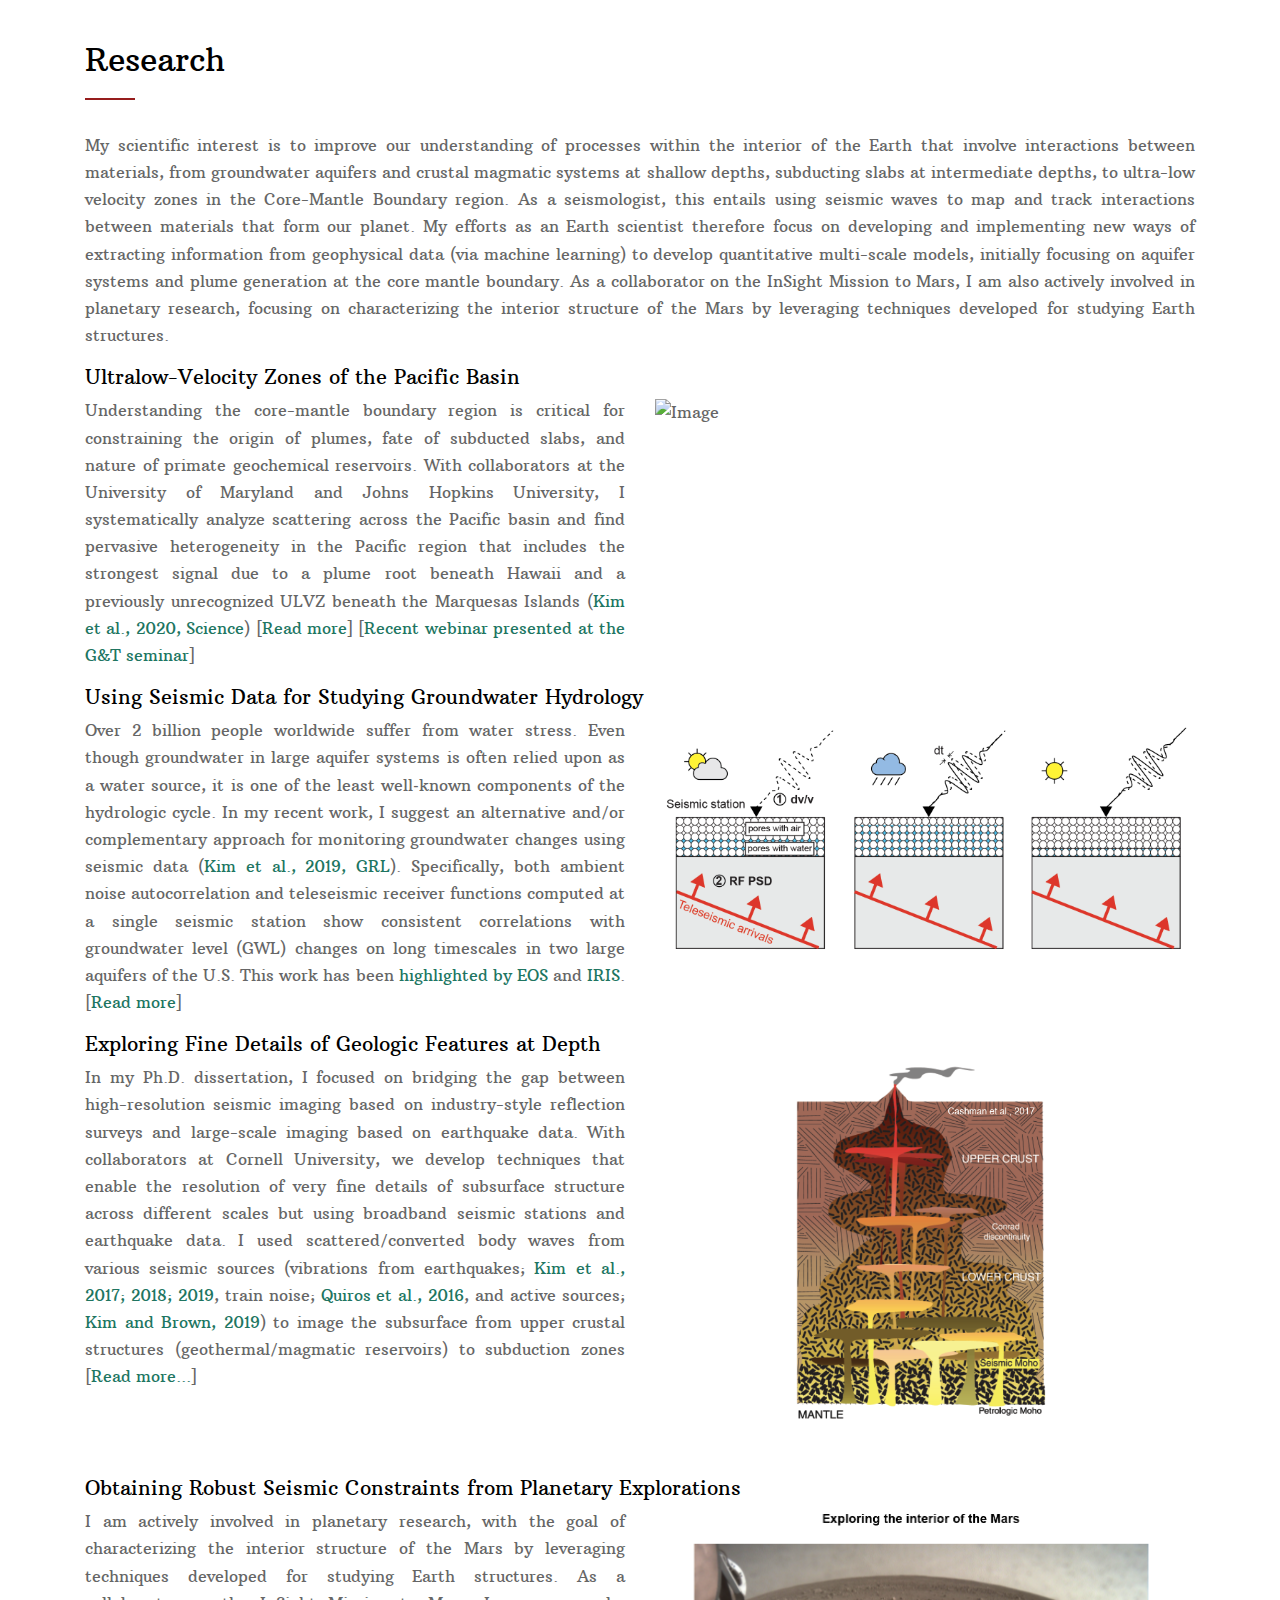
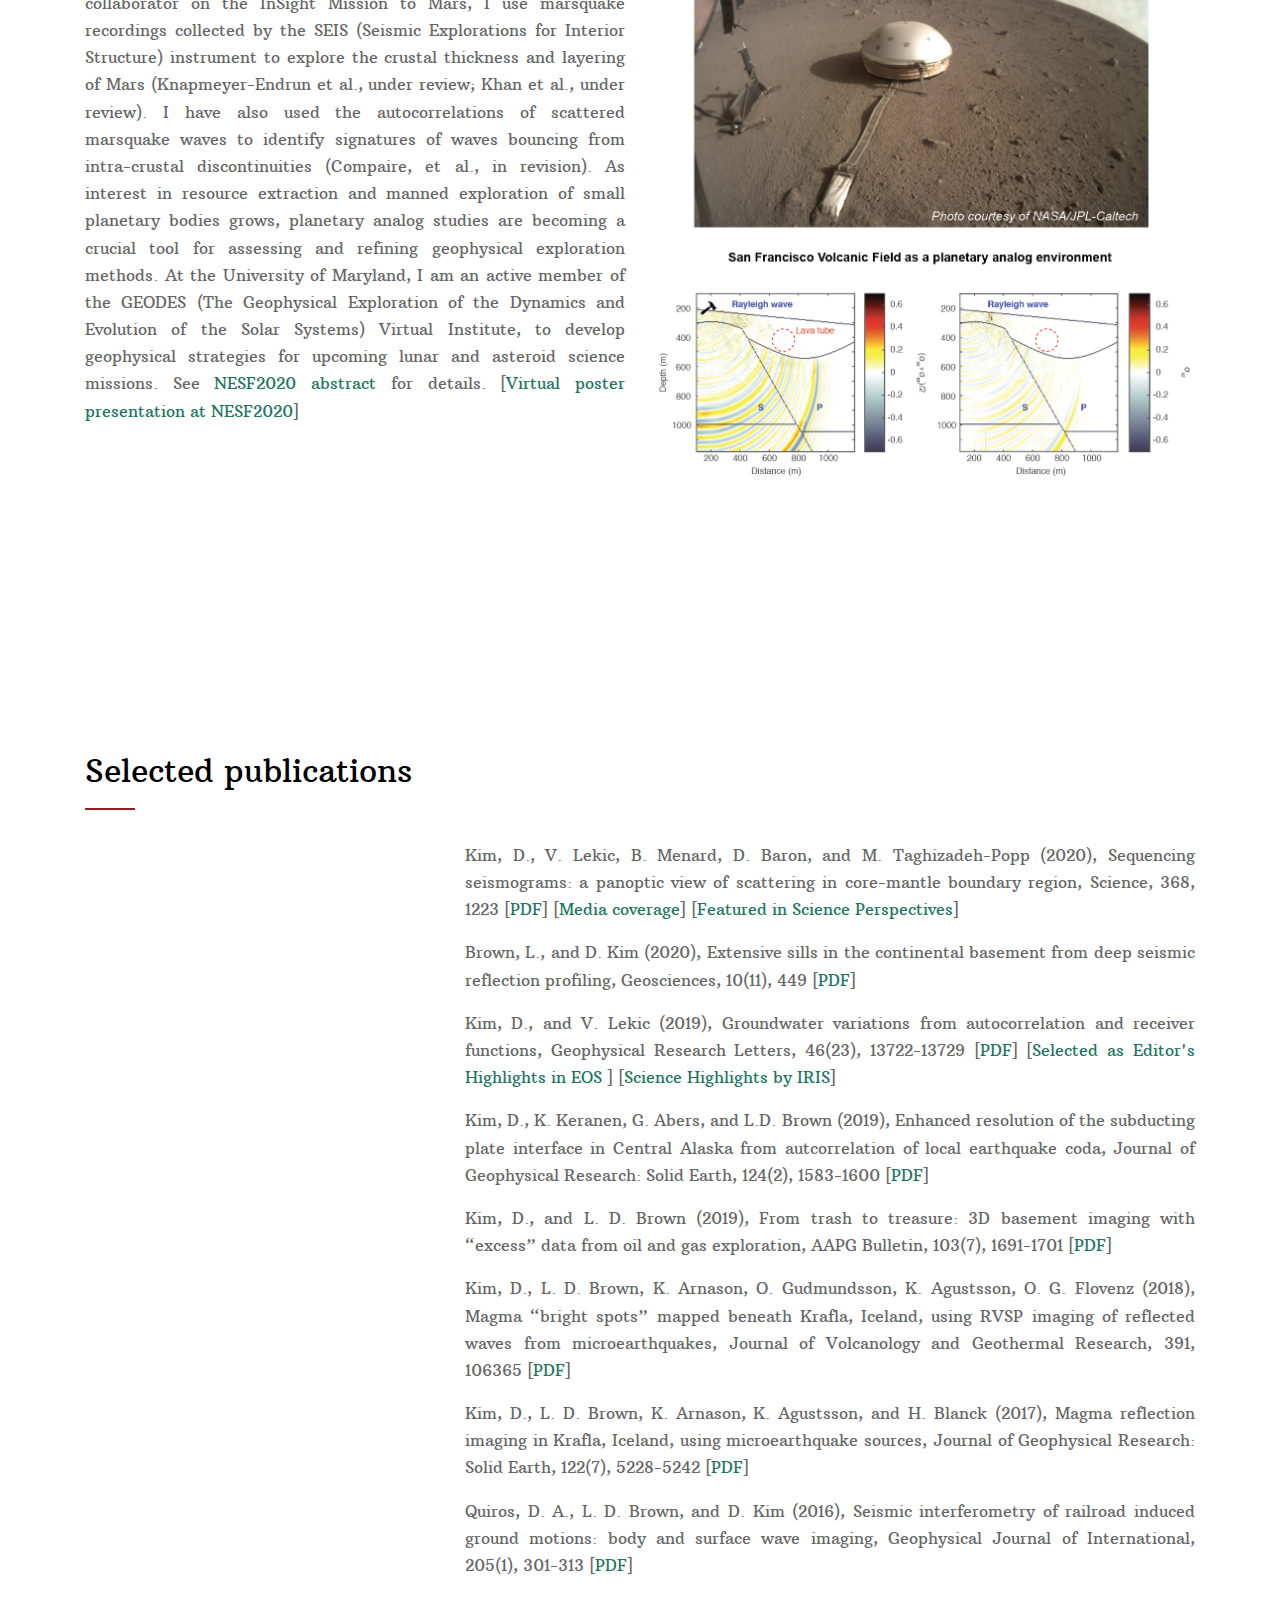
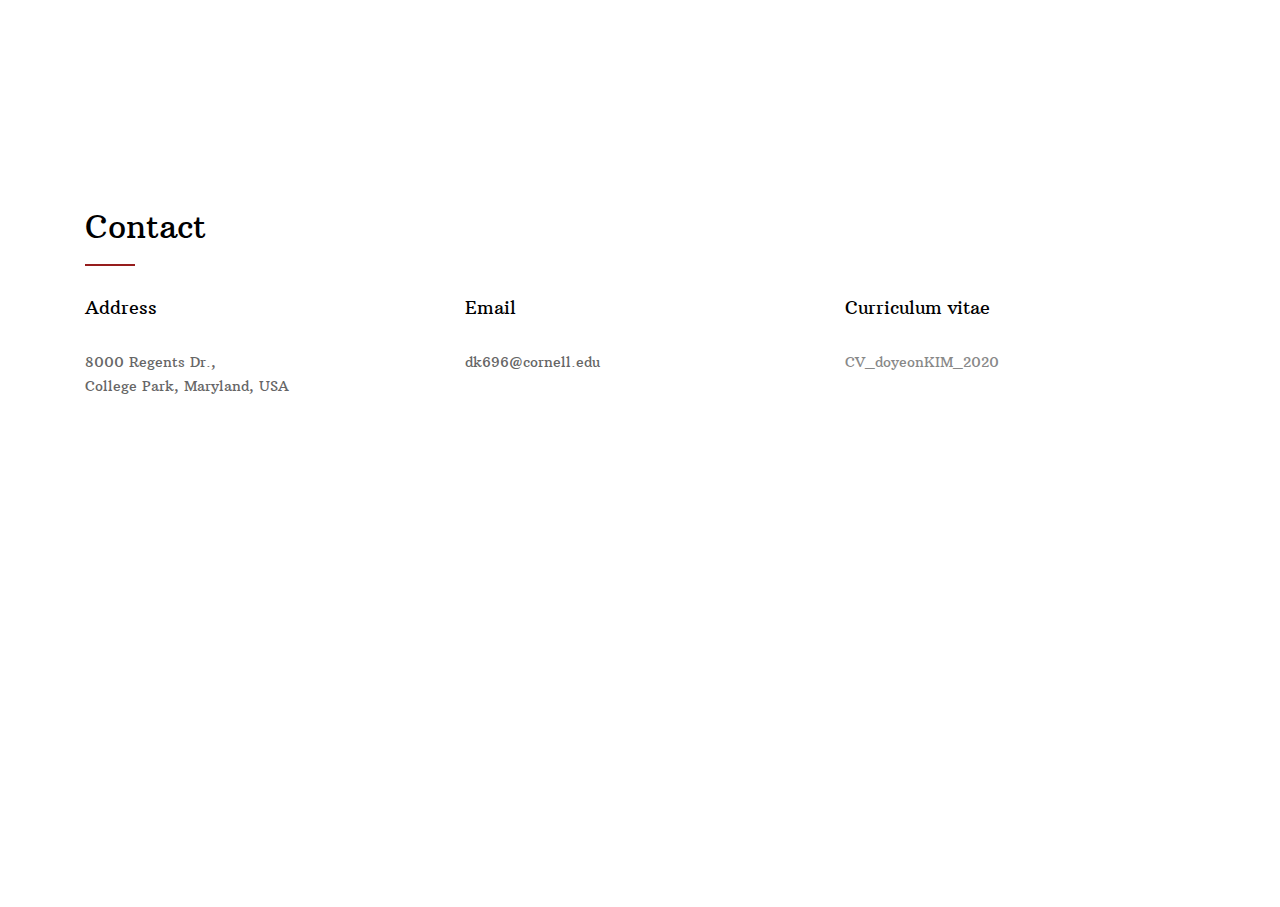
==== commit c52e7c8d: "webpage_update_07_22_2021" ====
--- a/index2.html
+++ b/index2.html
@@ -115,7 +115,7 @@
         </div>
         
 	<div class="col-lg-6">
-        <p  align="justify">Understanding the core-mantle boundary region is critical for constraining the origin of plumes, fate of subducted slabs, and nature of primate geochemical reservoirs. With collaborators at the University of Maryland and Johns Hopkins University, I systematically analyze scattering across the Pacific basin and find pervasive heterogeneity in the Pacific region that includes the strongest signal due to a plume root beneath Hawaii and a previously unrecognized ULVZ beneath the Marquesas Islands (<a href="#publications-section">Kim et al., 2020, Science</a>). <a href="sequencing_seismograms.html" target="_blank">Click here to read more...</a> <a href="https://youtu.be/Q03EEGFzrWA" target="_blank">Watch my recent webinar presented at the G&T seminar.</a></p>
+        <p  align="justify">Understanding the core-mantle boundary region is critical for constraining the origin of plumes, fate of subducted slabs, and nature of primate geochemical reservoirs. With collaborators at the University of Maryland and Johns Hopkins University, I systematically analyze scattering across the Pacific basin and find pervasive heterogeneity in the Pacific region that includes the strongest signal due to a plume root beneath Hawaii and a previously unrecognized ULVZ beneath the Marquesas Islands (<a href="#publications-section">Kim et al., 2020, Science</a>) [<a href="sequencing_seismograms.html" target="_blank">Read more</a>] [<a href="https://youtu.be/Q03EEGFzrWA" target="_blank">Recent webinar presented at the G&T seminar</a>]</p>
 
         
         </div>
@@ -131,7 +131,7 @@
         </div>
 
         <div class="col-lg-6">
-        <p  align="justify">Over 2 billion people worldwide suffer from water stress. Even though groundwater in large aquifer systems is often relied upon as a water source, it is one of the least well‐known components of the hydrologic cycle. In my recent work, I suggest an alternative and/or complementary approach for monitoring groundwater changes using seismic data (<a href="#publications-section">Kim et al., 2019, GRL</a>). Specifically, both ambient noise autocorrelation and teleseismic receiver functions computed at a single seismic station show consistent correlations with groundwater level (GWL) changes on long timescales in two large aquifers of the U.S. This work has been <a href="https://eos.org/editor-highlights/remotely-monitoring-groundwater-using-standard-techniques" target="_blank">highlighted by EOS</a> and <a href="https://www.iris.edu/hq/science_highlights/monitoring_groundwater_with_a_single_seismometer" target="_blank">IRIS</a>. <a href="groundwater_monitoring.html" target="_blank">Click here to read more...</a></p>
+        <p  align="justify">Over 2 billion people worldwide suffer from water stress. Even though groundwater in large aquifer systems is often relied upon as a water source, it is one of the least well‐known components of the hydrologic cycle. In my recent work, I suggest an alternative and/or complementary approach for monitoring groundwater changes using seismic data (<a href="#publications-section">Kim et al., 2019, GRL</a>). Specifically, both ambient noise autocorrelation and teleseismic receiver functions computed at a single seismic station show consistent correlations with groundwater level (GWL) changes on long timescales in two large aquifers of the U.S. This work has been <a href="https://eos.org/editor-highlights/remotely-monitoring-groundwater-using-standard-techniques" target="_blank">highlighted by EOS</a> and <a href="https://www.iris.edu/hq/science_highlights/monitoring_groundwater_with_a_single_seismometer" target="_blank">IRIS</a>. [<a href="groundwater_monitoring.html" target="_blank">Read more</a>]</p>
         </div>
         
         <div class="col-lg-6 mb-4 mb-lg-0">
@@ -144,7 +144,7 @@
         </h5>
         </div>
         <div class="col-lg-6">
-        <p align="justify">In my Ph.D. dissertation, I focused on bridging the gap between high-resolution seismic imaging based on industry-style reflection surveys and large-scale imaging based on earthquake data. With collaborators at Cornell University, we develop techniques that enable the resolution of very fine details of subsurface structure across different scales but using broadband seismic stations and earthquake data. I used scattered/converted body waves from various seismic sources (vibrations from earthquakes; <a href="#publications-section">Kim et al., 2017; 2018; 2019</a>, train noise; <a href="#publications-section">Quiros et al., 2016</a>, and active sources; <a href="#publications-section">Kim and Brown, 2019</a>) to image the subsurface from upper crustal structures (geothermal/magmatic reservoirs) to subduction zones. <a href="imaging_fine_details.html" target="_blank">Click here to read more...</a></p>
+        <p align="justify">In my Ph.D. dissertation, I focused on bridging the gap between high-resolution seismic imaging based on industry-style reflection surveys and large-scale imaging based on earthquake data. With collaborators at Cornell University, we develop techniques that enable the resolution of very fine details of subsurface structure across different scales but using broadband seismic stations and earthquake data. I used scattered/converted body waves from various seismic sources (vibrations from earthquakes; <a href="#publications-section">Kim et al., 2017; 2018; 2019</a>, train noise; <a href="#publications-section">Quiros et al., 2016</a>, and active sources; <a href="#publications-section">Kim and Brown, 2019</a>) to image the subsurface from upper crustal structures (geothermal/magmatic reservoirs) to subduction zones [<a href="imaging_fine_details.html" target="_blank">Read more...</a>]</p>
          </div>
 
         <div class="col-lg-6 mb-4 mb-lg-0">
@@ -158,7 +158,7 @@
         </div>
 
 <div class="col-lg-6">
-        <p align="justify">I am actively involved in planetary research, with the goal of characterizing the interior structure of the Mars by leveraging techniques developed for studying Earth structures. As a collaborator on the InSight Mission to Mars, I use marsquake recordings collected by the SEIS (Seismic Explorations for Interior Structure) instrument to explore the crustal thickness and layering of Mars (Knapmeyer-Endrun, et al., in prep.). I have also used the autocorrelations of scattered marsquake waves to identify signatures of waves bouncing from intra-crustal discontinuities (Compaire, et al., in review). As interest in resource extraction and manned exploration of small planetary bodies grows, planetary analog studies are becoming a crucial tool for assessing and refining geophysical exploration methods. At the University of Maryland, I am an active member of the GEODES (The Geophysical Exploration of the Dynamics and Evolution of the Solar Systems) Virtual Institute, to develop geophysical strategies for upcoming lunar and asteroid science missions. See  <a href="pdfs/nesf2020_abstract_dk.pdf" target="_blank">NESF2020 abstract</a> for details. <a href="https://youtu.be/viALyUxuoDc" target="_blank">Watch my virtual poster presentation at NESF2020.</a></p>
+        <p align="justify">I am actively involved in planetary research, with the goal of characterizing the interior structure of the Mars by leveraging techniques developed for studying Earth structures. As a collaborator on the InSight Mission to Mars, I use marsquake recordings collected by the SEIS (Seismic Explorations for Interior Structure) instrument to explore the crustal thickness and layering of Mars (Knapmeyer-Endrun et al., under review; Khan et al., under review). I have also used the autocorrelations of scattered marsquake waves to identify signatures of waves bouncing from intra-crustal discontinuities (Compaire, et al., in revision). As interest in resource extraction and manned exploration of small planetary bodies grows, planetary analog studies are becoming a crucial tool for assessing and refining geophysical exploration methods. At the University of Maryland, I am an active member of the GEODES (The Geophysical Exploration of the Dynamics and Evolution of the Solar Systems) Virtual Institute, to develop geophysical strategies for upcoming lunar and asteroid science missions. See  <a href="pdfs/nesf2020_abstract_dk.pdf" target="_blank">NESF2020 abstract</a> for details. [<a href="https://youtu.be/viALyUxuoDc" target="_blank">Virtual poster presentation at NESF2020</a>]</p>
          </div>
 
         <div class="col-lg-6 mb-4 mb-lg-0">
@@ -174,7 +174,7 @@
       <div class="container">
         <div class="row ">
           <div class="col-12 mb-4 position-relative">
-            <h2 class="section-title">Publications</h2>
+            <h2 class="section-title">Selected publications</h2>
           </div>
           
           <div class="col-lg-4 order-2 order-lg-1">
@@ -183,25 +183,28 @@
           </div>
           <div class="col-lg-8 order-3 order-lg-3">
             <p align="justify">
-            <a href="pdfs/Kim_et_al_2020_Science.pdf" target="_blank">Kim, D., V. Lekic, B. Menard, D. Baron, and M. Taghizadeh-Popp (2020), Sequencing seismograms: a panoptic view of scattering in core-mantle boundary region, Science, 368, 1223.</a>
-            </p>
-            <p align="justify">
-            <a href="pdfs/Kim_and_Lekic_2019_GRL.pdf" target="_blank">Kim, D., and V. Lekic (2019), Groundwater variations from autocorrelation and receiver functions, Geophysical Research Letters, 46(23), 13722-13729.</a> <a href="https://eos.org/editor-highlights/remotely-monitoring-groundwater-using-standard-techniques" target="_blank">Selected as Editor's Highlights in EOS</a> & <a href="https://www.iris.edu/hq/science_highlights/monitoring_groundwater_with_a_single_seismometer" target="_blank">Science Highlights by IRIS</a>. 
-            </p>
-            <p align="justify">
-            <a href="pdfs/Kim_et_al_2019_JGR.pdf" target="_blank">Kim, D., K. Keranen, G. Abers, and L.D. Brown (2019), Enhanced resolution of the subducting plate interface in Central  Alaska from autcorrelation of local earthquake coda, Journal of Geophysical Research: Solid Earth, 124(2), 1583-1600.</a>
-            </p>
-            <p align="justify">
-            <a href="pdfs/Kim_and_Brown_2019_AAPG_Bulletin.pdf" target="_blank">Kim, D., and L. D. Brown (2019), From trash to treasure: 3D basement imaging with “excess” data from oil and gas exploration, AAPG Bulletin, 103(7), 1691-1701.</a>
-            </p>
-            <p align="justify">
-            <a href="pdfs/Kim_et_al_2018_JVGR.pdf" target="_blank">Kim, D., L. D. Brown, K. Arnason, O. Gudmundsson, K. Agustsson, O. G. Flovenz (2018), Magma “bright spots” mapped beneath Krafla, Iceland, using RVSP imaging of reflected waves from microearthquakes, Journal of Volcanology and Geothermal Research, 391, 106365.</a>
+            Kim, D., V. Lekic, B. Menard, D. Baron, and M. Taghizadeh-Popp (2020), Sequencing seismograms: a panoptic view of scattering in core-mantle boundary region, Science, 368, 1223 [<a href="pdfs/Kim_et_al_2020_Science.pdf" target="_blank">PDF</a>] [<a href="https://www.altmetric.com/details/83859593/news" target="_blank">Media coverage</a>] [<a href="pdfs/Miller_2020_Science.pdf" target="_blank">Featured in Science Perspectives</a>]
+            </p>
+            <p align="justify">
+            Brown, L., and D. Kim (2020), Extensive sills in the continental basement from deep seismic reflection profiling, Geosciences, 10(11), 449 [<a href="pdfs/Brown_and_Kim_2020_Geosciences.pdf" target="_blank">PDF</a>]
+            </p>
+            <p align="justify">
+            Kim, D., and V. Lekic (2019), Groundwater variations from autocorrelation and receiver functions, Geophysical Research Letters, 46(23), 13722-13729 [<a href="pdfs/Kim_and_Lekic_2019_GRL.pdf" target="_blank">PDF</a>] [<a href="https://eos.org/editor-highlights/remotely-monitoring-groundwater-using-standard-techniques" target="_blank">Selected as Editor's Highlights in EOS</a> ] [<a href="https://www.iris.edu/hq/science_highlights/monitoring_groundwater_with_a_single_seismometer" target="_blank">Science Highlights by IRIS</a>] 
+            </p>
+            <p align="justify">
+            Kim, D., K. Keranen, G. Abers, and L.D. Brown (2019), Enhanced resolution of the subducting plate interface in Central  Alaska from autcorrelation of local earthquake coda, Journal of Geophysical Research: Solid Earth, 124(2), 1583-1600 [<a href="pdfs/Kim_et_al_2019_JGR.pdf" target="_blank">PDF</a>]
+            </p>
+            <p align="justify">
+            Kim, D., and L. D. Brown (2019), From trash to treasure: 3D basement imaging with “excess” data from oil and gas exploration, AAPG Bulletin, 103(7), 1691-1701 [<a href="pdfs/Kim_and_Brown_2019_AAPG_Bulletin.pdf" target="_blank">PDF</a>]
+            </p>
+            <p align="justify">
+            Kim, D., L. D. Brown, K. Arnason, O. Gudmundsson, K. Agustsson, O. G. Flovenz (2018), Magma “bright spots” mapped beneath Krafla, Iceland, using RVSP imaging of reflected waves from microearthquakes, Journal of Volcanology and Geothermal Research, 391, 106365 [<a href="pdfs/Kim_et_al_2018_JVGR.pdf" target="_blank">PDF</a>]
 	    </p>
             <p align="justify">
-            <a href="pdfs/Kim_et_al_2017_JGR.pdf" target="_blank">Kim, D., L. D. Brown, K. Arnason, K. Agustsson, and H. Blanck (2017), Magma reflection imaging in Krafla, Iceland, using microearthquake sources, Journal of Geophysical Research: Solid Earth, 122(7), 5228-5242.</a>
-            </p>
-            <p align="justify">
-            <a href="pdfs/Quiros_et_al_2016_GJI.pdf" target="_blank">Quiros, D. A., L. D. Brown, and D. Kim (2016), Seismic interferometry of railroad induced ground motions: body and surface wave imaging, Geophysical Journal of International, 205(1), 301-313.</a>
+            Kim, D., L. D. Brown, K. Arnason, K. Agustsson, and H. Blanck (2017), Magma reflection imaging in Krafla, Iceland, using microearthquake sources, Journal of Geophysical Research: Solid Earth, 122(7), 5228-5242 [<a href="pdfs/Kim_et_al_2017_JGR.pdf" target="_blank">PDF</a>]
+            </p>
+            <p align="justify">
+            Quiros, D. A., L. D. Brown, and D. Kim (2016), Seismic interferometry of railroad induced ground motions: body and surface wave imaging, Geophysical Journal of International, 205(1), 301-313 [<a href="pdfs/Quiros_et_al_2016_GJI.pdf" target="_blank">PDF</a>]
             </p>
           </div>
         </div>
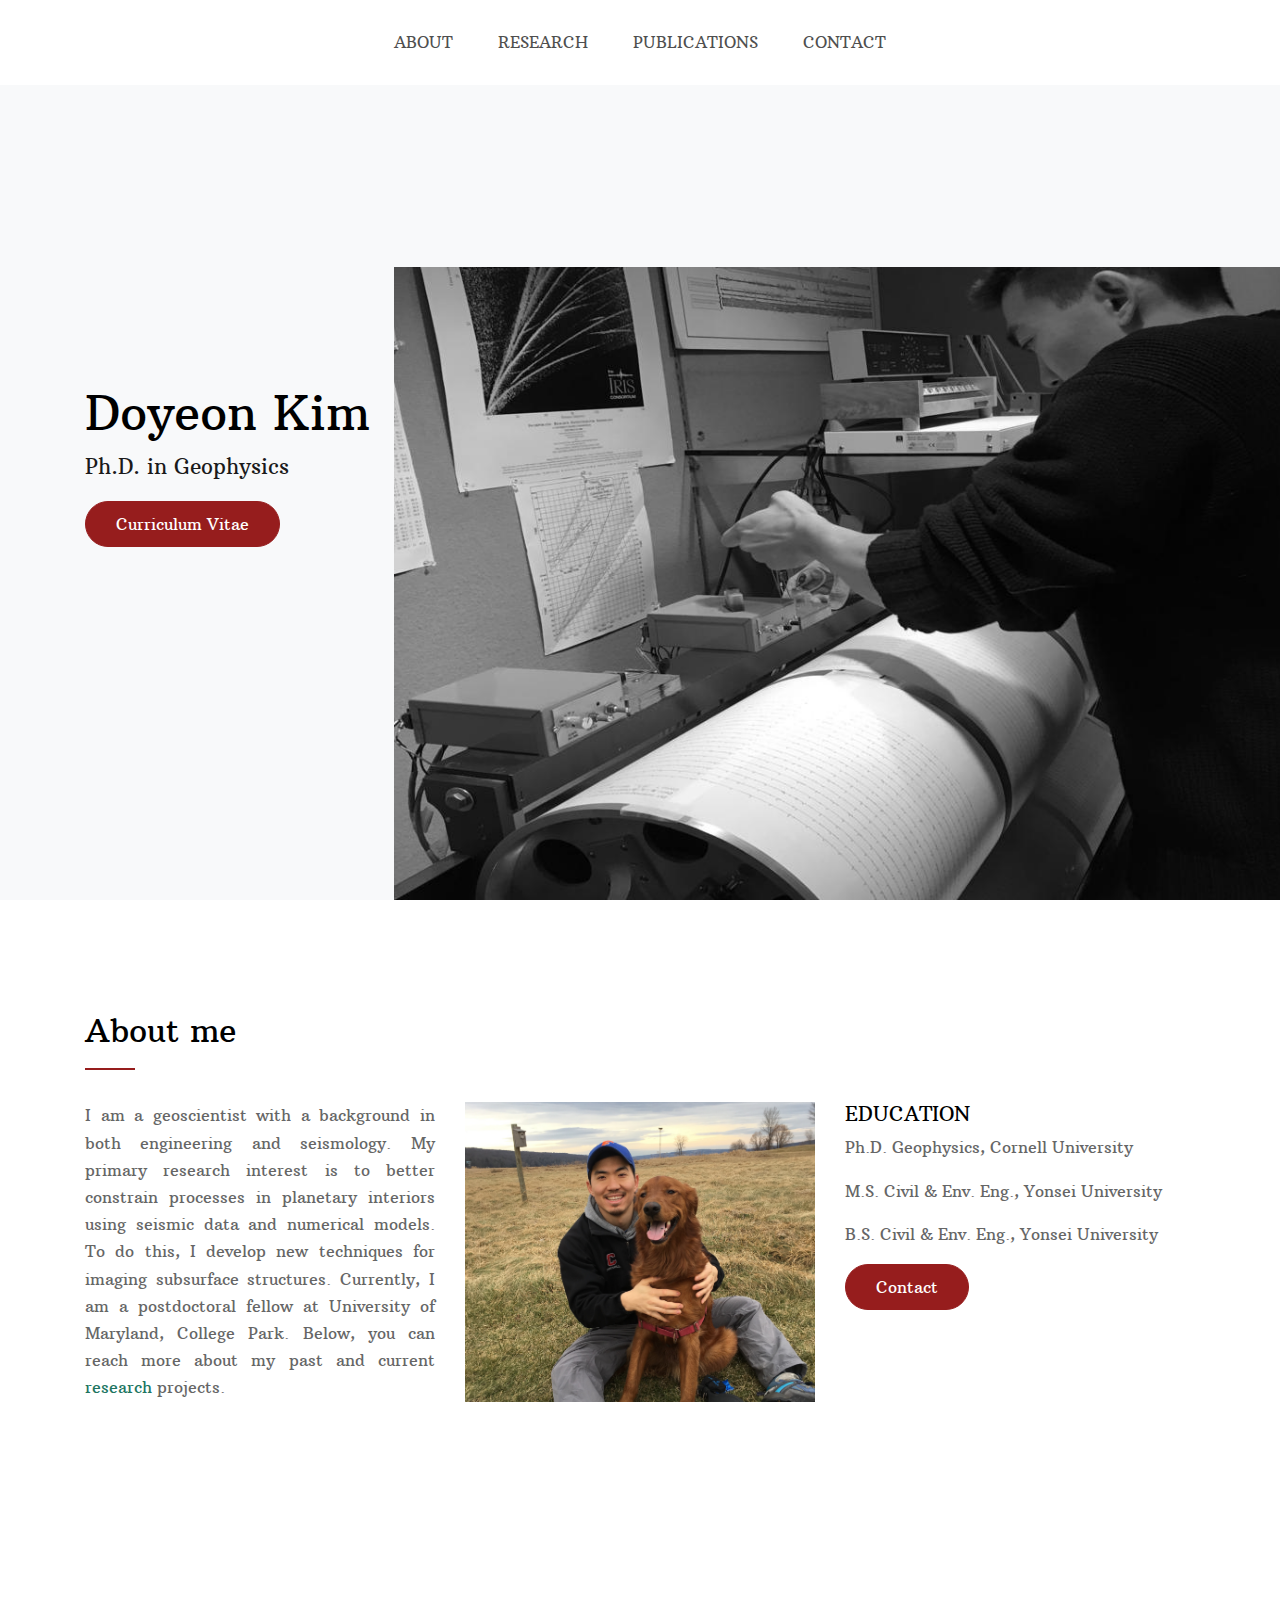
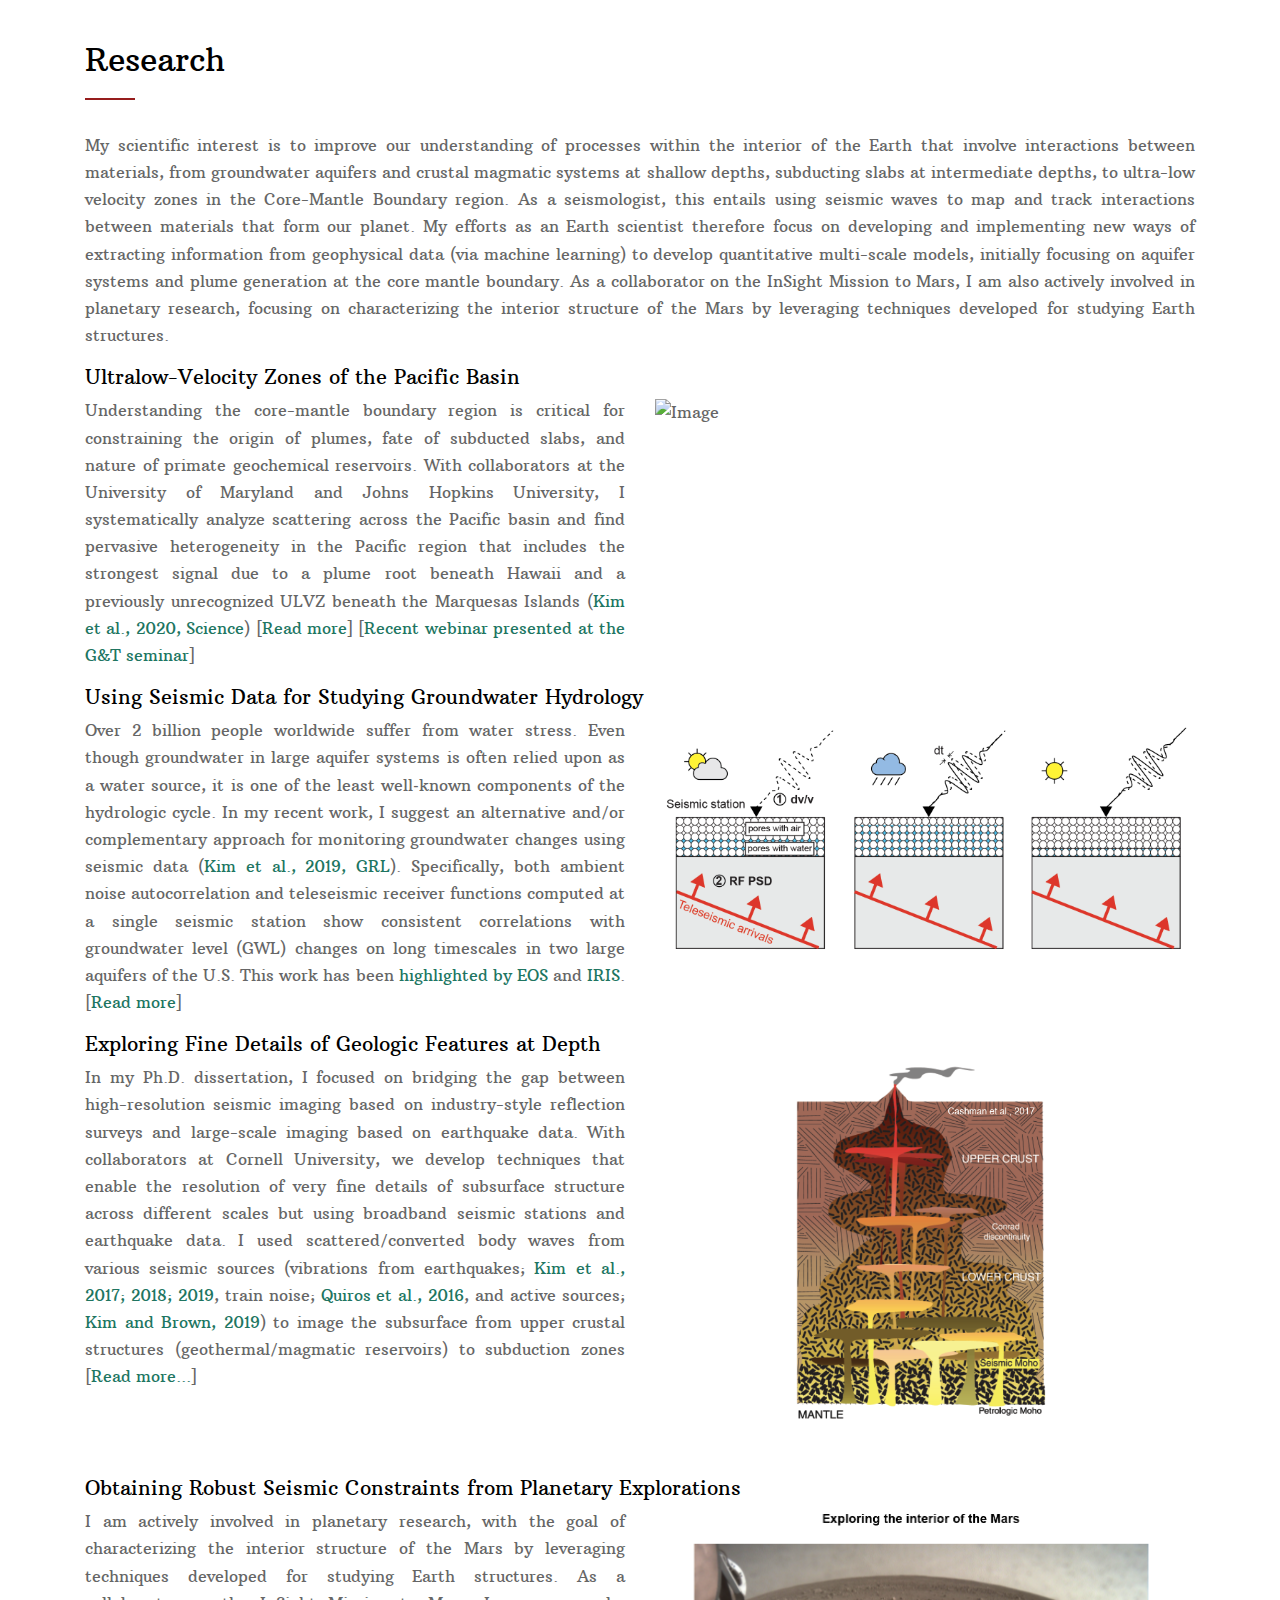
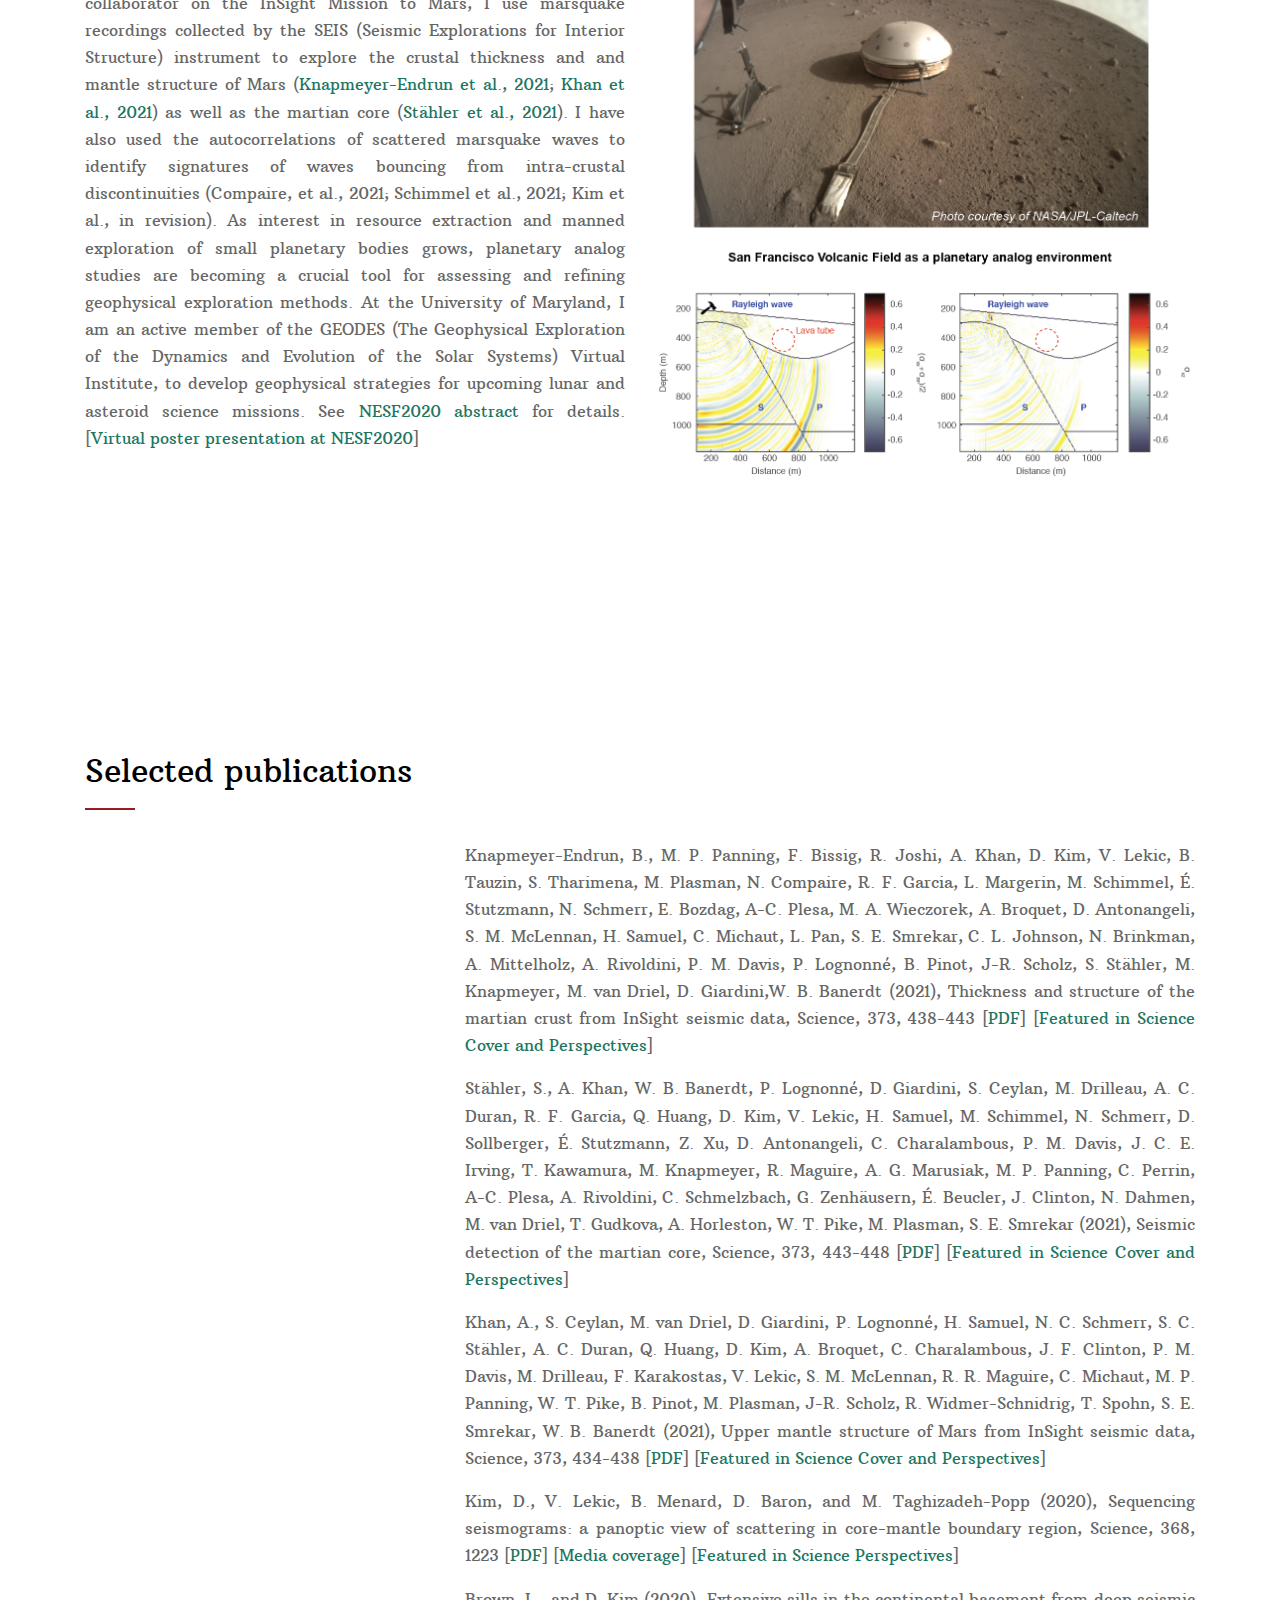
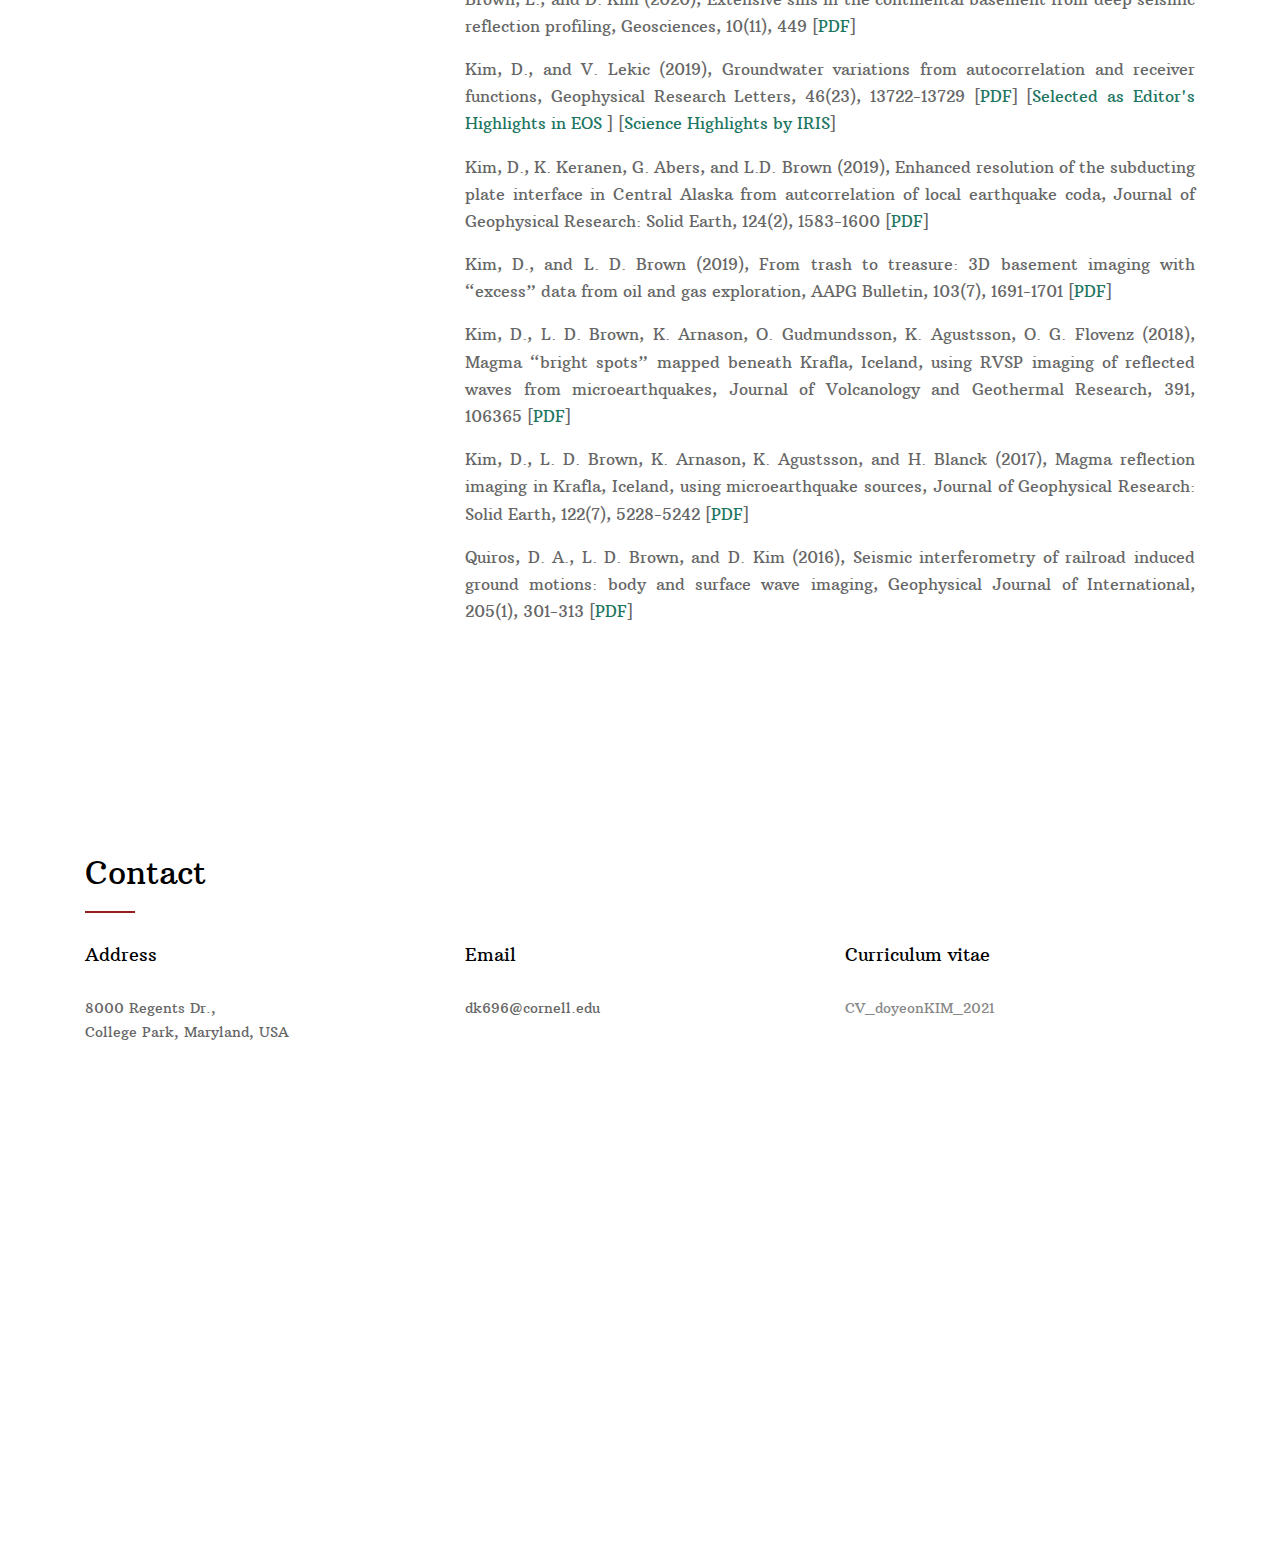
==== commit 5c873099: "cv_update_10_11" ====
--- a/index2.html
+++ b/index2.html
@@ -62,7 +62,7 @@
                 <h1 class="text-black">Doyeon Kim</h1>
                 <p class="lead">Ph.D. in Geophysics</p>
                 <!--<p><a href="#about-section" class="btn smoothscroll btn-primary">Bio</a></p>-->
-		<p><a href="pdfs/CV_dK_2020.pdf" class="btn smoothscroll btn-primary" target="_blank">Curriculum Vitae</a></p>
+		<p><a href="pdfs/CV_dk_2021_3.pdf" class="btn smoothscroll btn-primary" target="_blank">Curriculum Vitae</a></p>
               </div>
             </div>
           </div>
@@ -158,7 +158,7 @@
         </div>
 
 <div class="col-lg-6">
-        <p align="justify">I am actively involved in planetary research, with the goal of characterizing the interior structure of the Mars by leveraging techniques developed for studying Earth structures. As a collaborator on the InSight Mission to Mars, I use marsquake recordings collected by the SEIS (Seismic Explorations for Interior Structure) instrument to explore the crustal thickness and layering of Mars (Knapmeyer-Endrun et al., under review; Khan et al., under review). I have also used the autocorrelations of scattered marsquake waves to identify signatures of waves bouncing from intra-crustal discontinuities (Compaire, et al., in revision). As interest in resource extraction and manned exploration of small planetary bodies grows, planetary analog studies are becoming a crucial tool for assessing and refining geophysical exploration methods. At the University of Maryland, I am an active member of the GEODES (The Geophysical Exploration of the Dynamics and Evolution of the Solar Systems) Virtual Institute, to develop geophysical strategies for upcoming lunar and asteroid science missions. See  <a href="pdfs/nesf2020_abstract_dk.pdf" target="_blank">NESF2020 abstract</a> for details. [<a href="https://youtu.be/viALyUxuoDc" target="_blank">Virtual poster presentation at NESF2020</a>]</p>
+        <p align="justify">I am actively involved in planetary research, with the goal of characterizing the interior structure of the Mars by leveraging techniques developed for studying Earth structures. As a collaborator on the InSight Mission to Mars, I use marsquake recordings collected by the SEIS (Seismic Explorations for Interior Structure) instrument to explore the crustal thickness and and mantle structure of Mars (<a href="#publications-section">Knapmeyer-Endrun et al., 2021</a>; <a href="#publications-section">Khan et al., 2021</a>) as well as the martian core (<a href="#publications-section">Stähler et al., 2021</a>). I have also used the autocorrelations of scattered marsquake waves to identify signatures of waves bouncing from intra-crustal discontinuities (Compaire, et al., 2021; Schimmel et al., 2021; Kim et al., in revision). As interest in resource extraction and manned exploration of small planetary bodies grows, planetary analog studies are becoming a crucial tool for assessing and refining geophysical exploration methods. At the University of Maryland, I am an active member of the GEODES (The Geophysical Exploration of the Dynamics and Evolution of the Solar Systems) Virtual Institute, to develop geophysical strategies for upcoming lunar and asteroid science missions. See  <a href="pdfs/nesf2020_abstract_dk.pdf" target="_blank">NESF2020 abstract</a> for details. [<a href="https://youtu.be/viALyUxuoDc" target="_blank">Virtual poster presentation at NESF2020</a>]</p>
          </div>
 
         <div class="col-lg-6 mb-4 mb-lg-0">
@@ -182,6 +182,15 @@
 
           </div>
           <div class="col-lg-8 order-3 order-lg-3">
+<p align="justify">
+            Knapmeyer-Endrun, B., M. P. Panning, F. Bissig, R. Joshi, A. Khan, D. Kim, V. Lekic, B. Tauzin, S. Tharimena, M. Plasman, N. Compaire, R. F. Garcia, L. Margerin, M. Schimmel, É. Stutzmann, N. Schmerr, E. Bozdag, A-C. Plesa, M. A. Wieczorek, A. Broquet, D. Antonangeli, S. M. McLennan, H. Samuel, C. Michaut, L. Pan, S. E. Smrekar, C. L. Johnson, N. Brinkman, A. Mittelholz, A. Rivoldini, P. M. Davis, P. Lognonné, B. Pinot, J-R. Scholz, S. Stähler, M. Knapmeyer, M. van Driel, D. Giardini,W. B. Banerdt (2021), Thickness and structure of the martian crust from InSight seismic data, Science, 373, 438-443 [<a href="pdfs/Knapmeyer_Endrun_et_al_2021_Science.pdf" target="_blank">PDF</a>] [<a href="pdfs/Perspective_cover_science_2021.pdf" target="_blank">Featured in Science Cover and Perspectives</a>]
+            </p>
+<p align="justify">
+            Stähler, S., A. Khan, W. B. Banerdt, P. Lognonné, D. Giardini, S. Ceylan, M. Drilleau, A. C. Duran, R. F. Garcia, Q. Huang, D. Kim, V. Lekic, H. Samuel, M. Schimmel, N. Schmerr, D. Sollberger, É. Stutzmann, Z. Xu, D. Antonangeli, C. Charalambous, P. M. Davis, J. C. E. Irving, T. Kawamura, M. Knapmeyer, R. Maguire, A. G. Marusiak, M. P. Panning, C. Perrin, A-C. Plesa, A. Rivoldini, C. Schmelzbach, G. Zenhäusern, É. Beucler, J. Clinton, N. Dahmen, M. van Driel, T. Gudkova, A. Horleston, W. T. Pike, M. Plasman, S. E. Smrekar (2021), Seismic detection of the martian core, Science, 373, 443-448 [<a href="pdfs/Stahler_et_al_2021_Science.pdf" target="_blank">PDF</a>] [<a href="pdfs/Perspective_cover_science_2021.pdf" target="_blank">Featured in Science Cover and Perspectives</a>]
+            </p>
+<p align="justify">
+            Khan, A., S. Ceylan, M. van Driel, D. Giardini, P. Lognonné, H. Samuel, N. C. Schmerr, S. C. Stähler, A. C. Duran, Q. Huang, D. Kim, A. Broquet, C. Charalambous, J. F. Clinton, P. M. Davis, M. Drilleau, F. Karakostas, V. Lekic, S. M. McLennan, R. R. Maguire, C. Michaut, M. P. Panning, W. T. Pike, B. Pinot, M. Plasman, J-R. Scholz, R. Widmer-Schnidrig, T. Spohn, S. E. Smrekar, W. B. Banerdt (2021), Upper mantle structure of Mars from InSight seismic data, Science, 373, 434-438 [<a href="pdfs/Khan_et_al_2021_Science.pdf" target="_blank">PDF</a>] [<a href="pdfs/Perspective_cover_science_2021.pdf" target="_blank">Featured in Science Cover and Perspectives</a>]
+            </p>
             <p align="justify">
             Kim, D., V. Lekic, B. Menard, D. Baron, and M. Taghizadeh-Popp (2020), Sequencing seismograms: a panoptic view of scattering in core-mantle boundary region, Science, 368, 1223 [<a href="pdfs/Kim_et_al_2020_Science.pdf" target="_blank">PDF</a>] [<a href="https://www.altmetric.com/details/83859593/news" target="_blank">Media coverage</a>] [<a href="pdfs/Miller_2020_Science.pdf" target="_blank">Featured in Science Perspectives</a>]
             </p>
@@ -232,7 +241,7 @@
 
           <div class="col-md-4">
             <h3 class="footer-title">Curriculum vitae</h3>
-              <p><span class="d-inline-block d-md-block"><a href="pdfs/CV_dK_2020.pdf" target="_blank">CV_doyeonKIM_2020</a/></p>
+              <p><span class="d-inline-block d-md-block"><a href="pdfs/CV_dk_2021_3.pdf" target="_blank">CV_doyeonKIM_2021</a/></p>
           </div>
 
         </div>
